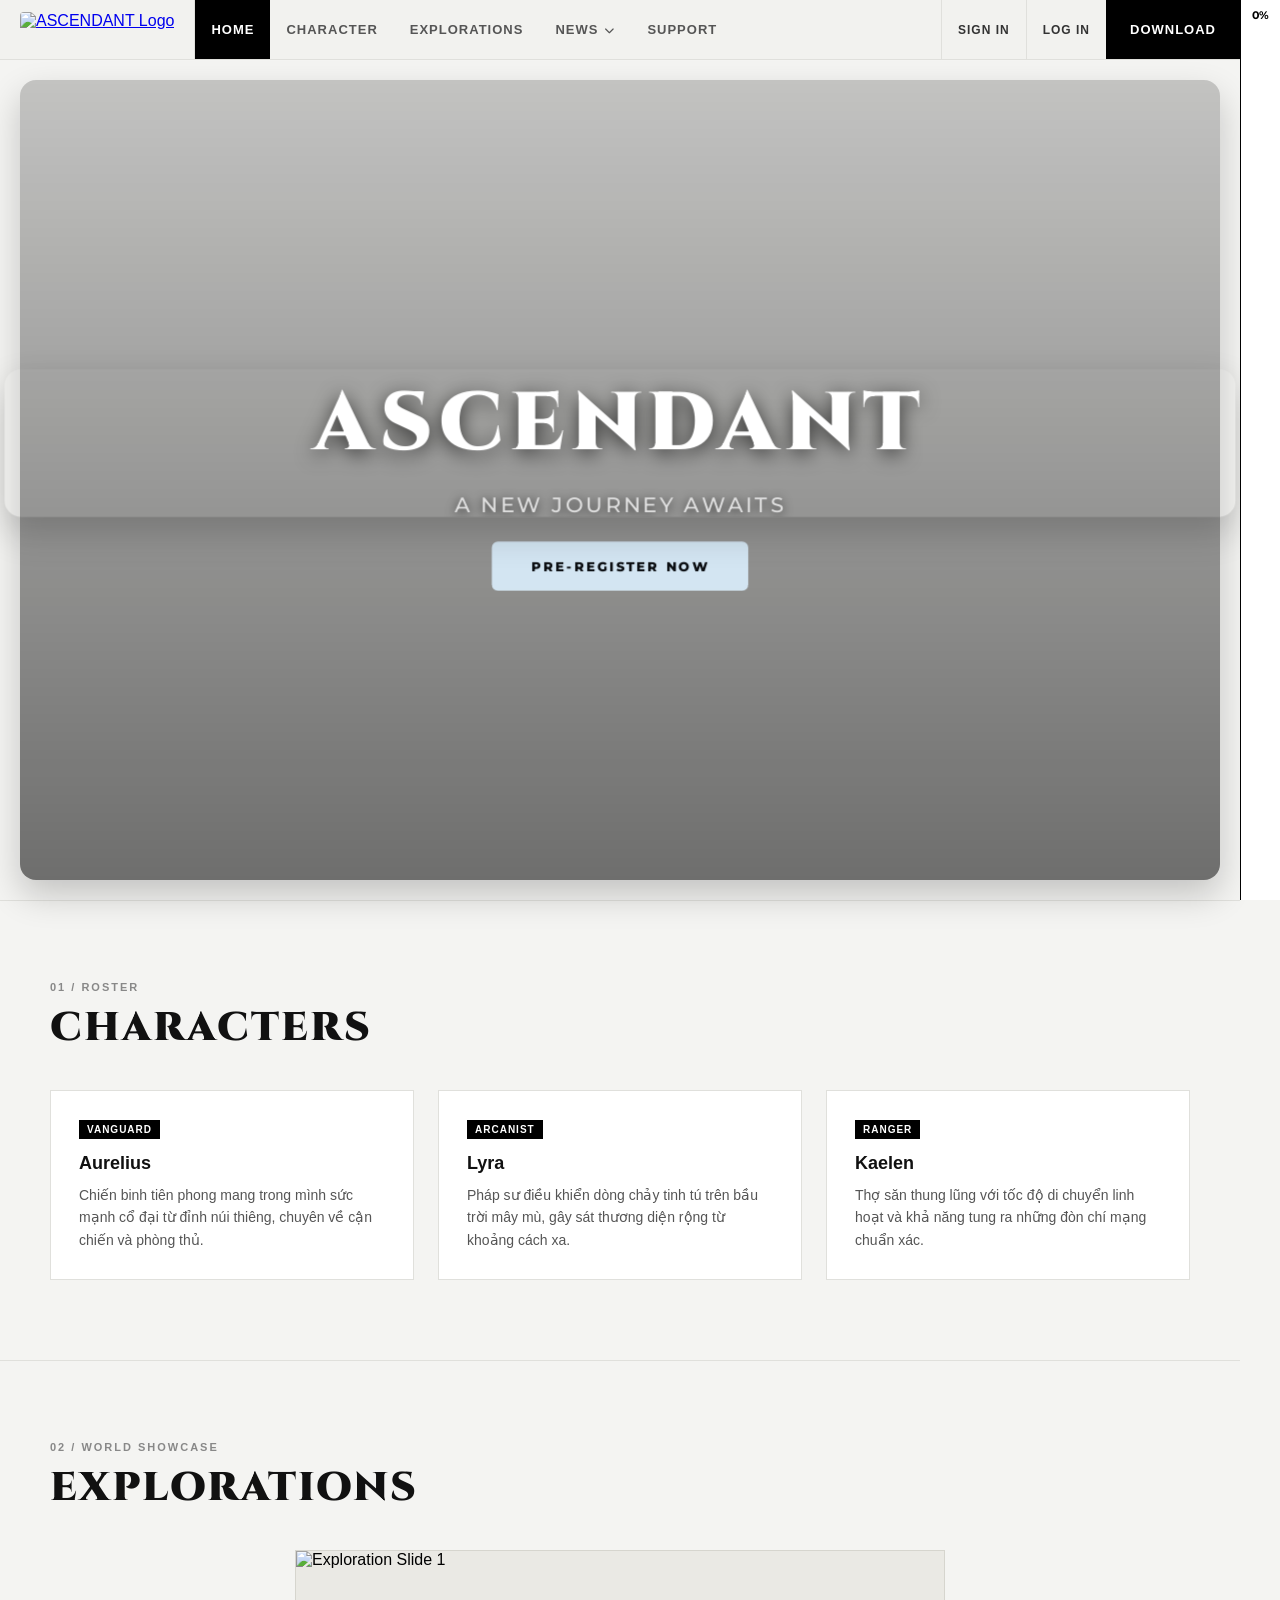
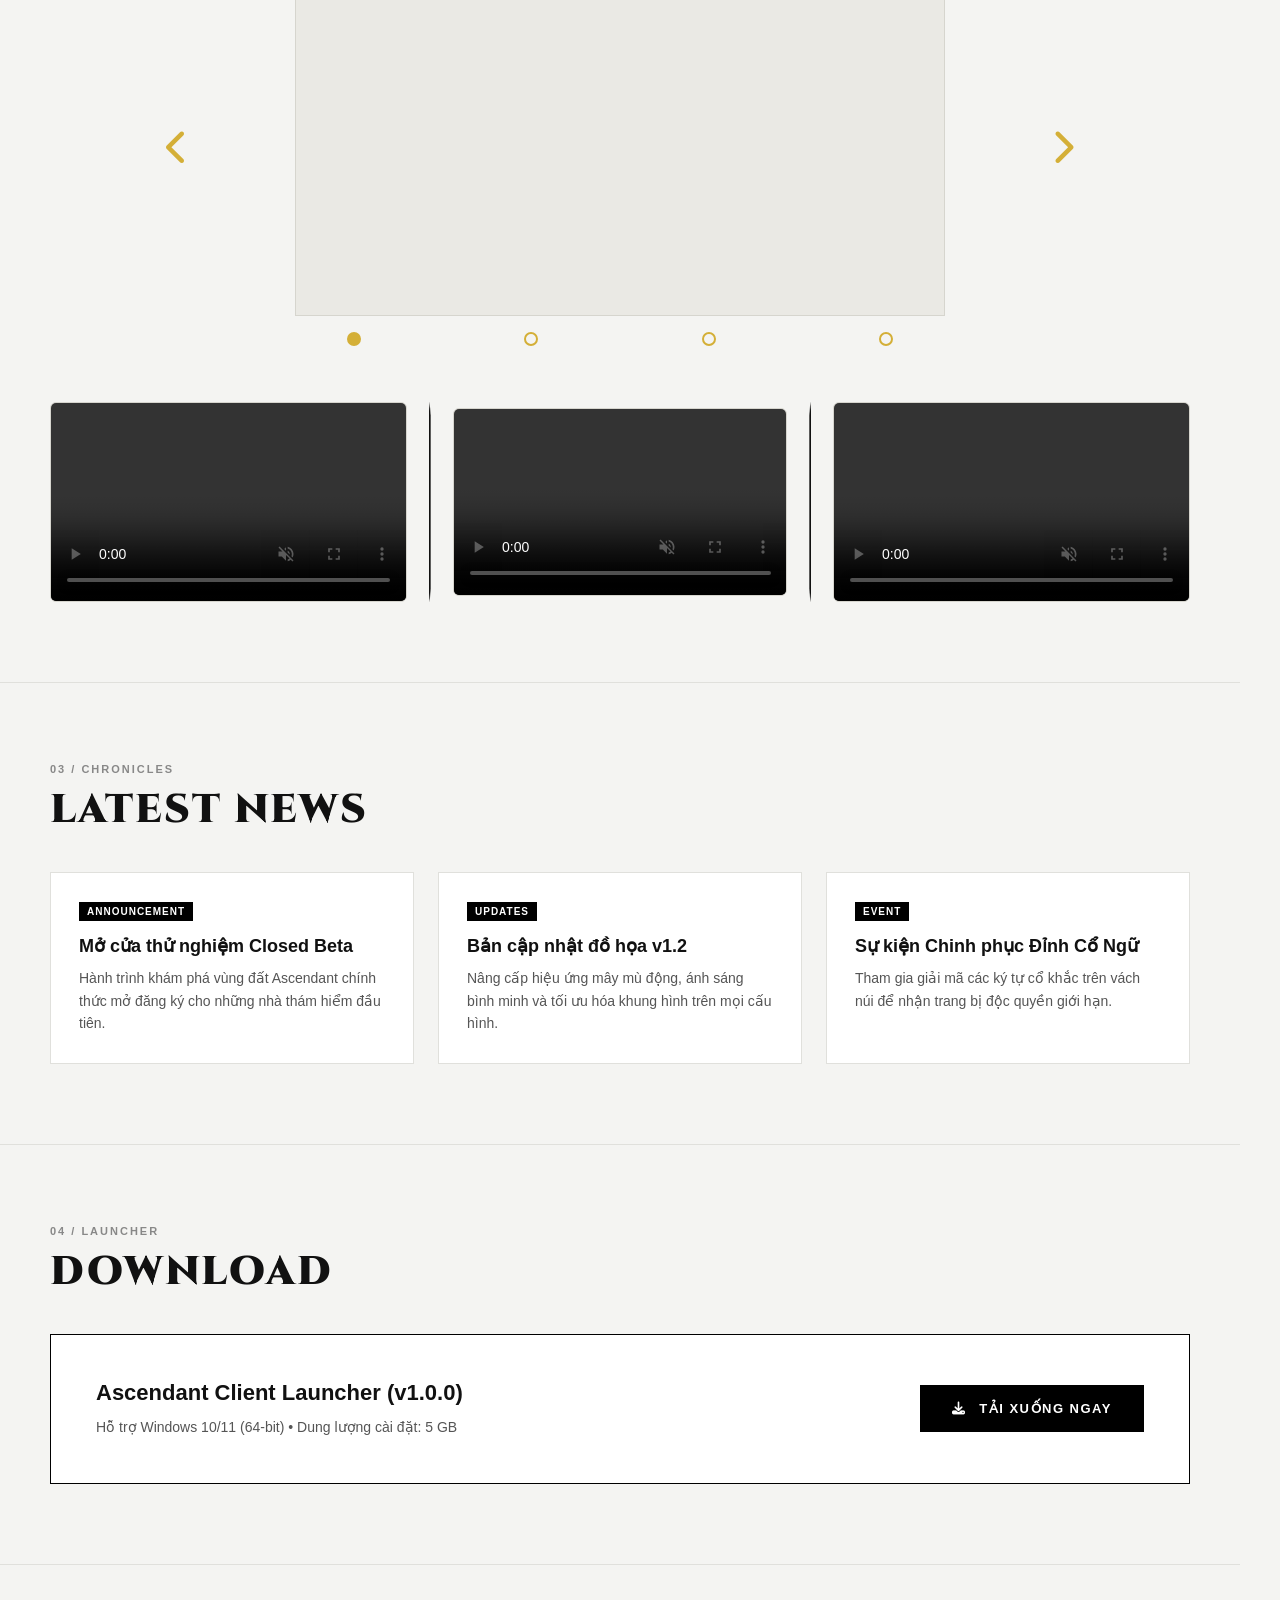
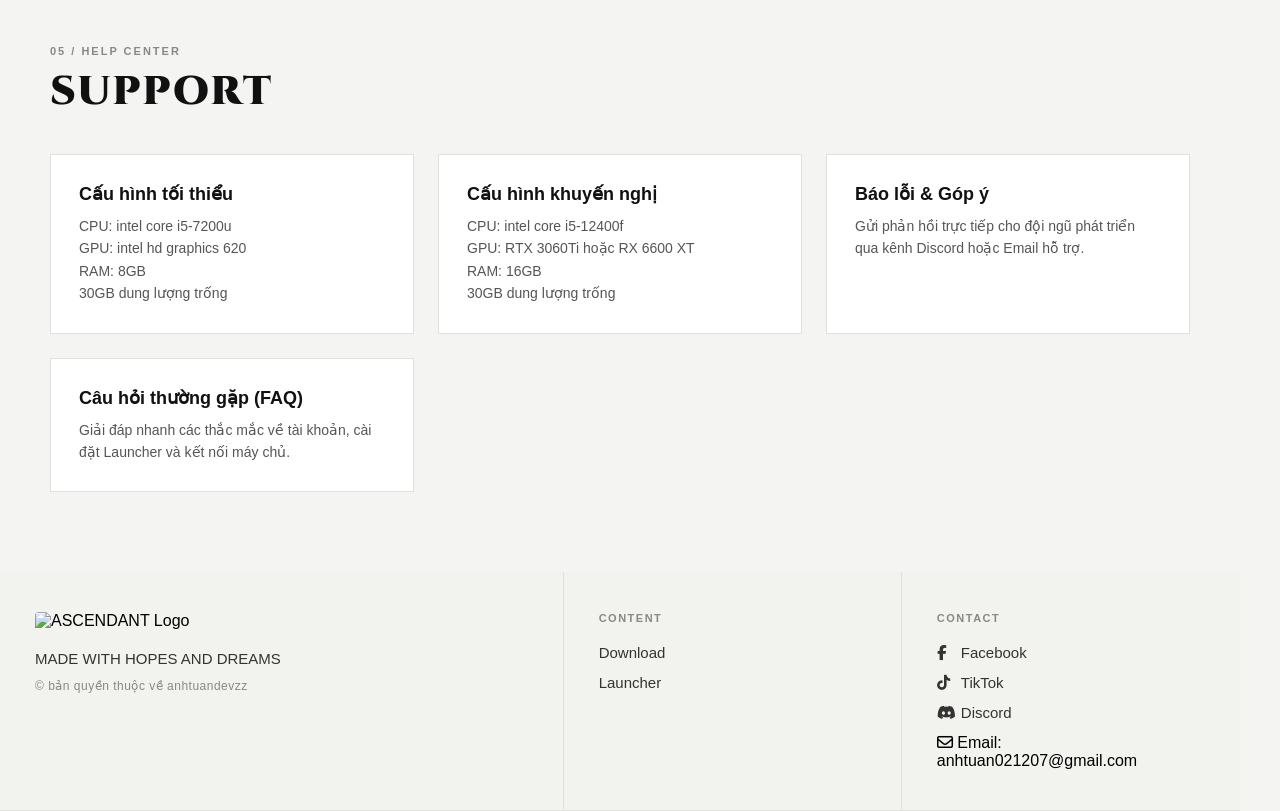
==== index.html @ ac2499f2 "Update index.html" ====
<!DOCTYPE html>
<html lang="vi">
<head>
  <meta charset="UTF-8">
  <meta name="viewport" content="width=device-width, initial-scale=1.0">
  <title>ASCENDANT - Official Website</title>
  <link rel="stylesheet" href="https://cdnjs.cloudflare.com/ajax/libs/font-awesome/6.4.0/css/all.min.css">
  <link href="https://fonts.googleapis.com/css2?family=Cinzel:wght@700;900&family=Montserrat:wght@400;500;600;700&display=swap" rel="stylesheet">
  
  <style>
    /* ================= GLOBAL & SMOOTH SCROLL ================= */
    html {
      scroll-behavior: smooth;
      scrollbar-width: none;
    }

    * {
      margin: 0;
      padding: 0;
      box-sizing: border-box;
      font-family: -apple-system, BlinkMacSystemFont, "Segoe UI", Roboto, Helvetica, Arial, sans-serif;
    }

    ::-webkit-scrollbar {
      width: 0;
      display: none;
    }

    body {
      background-color: #f4f4f2;
      display: flex;
      flex-direction: column;
      min-height: 100vh;
      padding-right: 40px;
    }

    /* ================= STICKY HEADER STYLES ================= */
    .header {
      position: sticky;
      top: 0;
      z-index: 1000;
      display: flex;
      align-items: center;
      justify-content: space-between;
      height: 60px;
      background-color: #f2f2ef;
      border-bottom: 1px solid #e0e0dc;
      user-select: none;
      transition: box-shadow 0.3s ease;
    }

    .header.is-scrolled {
      box-shadow: 0 4px 16px rgba(0, 0, 0, 0.08);
    }

    .header-left, .header-right {
      display: flex;
      align-items: center;
      height: 100%;
    }

    .logo-container {
      display: flex;
      align-items: center;
      justify-content: center;
      padding: 0 20px;
      height: 100%;
      border-right: 1px solid #e0e0dc;
      cursor: pointer;
    }

    .logo-icon {
      width: 24px;
      height: 24px;
      fill: #000;
    }

    .nav-list {
      display: flex;
      align-items: center;
      list-style: none;
      height: 100%;
    }

    .nav-item {
      height: 100%;
      display: flex;
      align-items: center;
      position: relative;
    }

    .nav-link {
      display: flex;
      align-items: center;
      gap: 6px;
      height: 100%;
      padding: 0 16px;
      text-decoration: none;
      color: #555555;
      font-size: 13px;
      font-weight: 600;
      letter-spacing: 1px;
      text-transform: uppercase;
      background-color: transparent;
      transition: background-color 0.2s ease, color 0.2s ease;
      white-space: nowrap;
    }

    .nav-link:hover,
    .nav-link.active {
      background-color: #000000;
      color: #ffffff;
    }

    /* Dropdown Menu cho tab NEWS */
    .dropdown-menu {
      position: absolute;
      top: 100%;
      left: 0;
      background-color: #f2f2ef;
      min-width: 180px;
      list-style: none;
      border: 1px solid #e0e0dc;
      border-top: none;
      box-shadow: 0 10px 20px rgba(0,0,0,0.08);
      opacity: 0;
      visibility: hidden;
      transform: translateY(-10px);
      transition: all 0.25s ease;
      z-index: 100;
    }

    .nav-item.dropdown:hover .dropdown-menu {
      opacity: 1;
      visibility: visible;
      transform: translateY(0);
    }

    .dropdown-link {
      display: block;
      padding: 12px 18px;
      text-decoration: none;
      color: #555555;
      font-size: 12px;
      font-weight: 600;
      letter-spacing: 0.5px;
      text-transform: uppercase;
      transition: background-color 0.2s ease, color 0.2s ease;
    }

    .dropdown-link:hover {
      background-color: #000000;
      color: #ffffff;
    }

    /* 2 nút SIGN IN & LOG IN cạnh nút DOWNLOAD */
    .auth-nav-btn {
      display: flex;
      align-items: center;
      justify-content: center;
      height: 100%;
      padding: 0 16px;
      color: #333333;
      text-decoration: none;
      border-left: 1px solid #e0e0dc;
      font-size: 12px;
      font-weight: 700;
      letter-spacing: 1px;
      text-transform: uppercase;
      background-color: transparent;
      transition: background-color 0.2s ease, color 0.2s ease;
      white-space: nowrap;
    }

    .auth-nav-btn:hover,
    .auth-nav-btn.active {
      background-color: #000000;
      color: #ffffff;
    }

    .btn-launch {
      display: flex;
      align-items: center;
      justify-content: center;
      height: 100%;
      padding: 0 24px;
      background-color: #000000;
      color: #ffffff;
      text-decoration: none;
      font-size: 13px;
      font-weight: 700;
      letter-spacing: 1px;
      text-transform: uppercase;
      transition: opacity 0.2s ease;
      white-space: nowrap;
    }

    .btn-launch:hover {
      opacity: 0.85;
    }

    /* ================= SECTIONS (CÁC PHẦN NỘI DUNG LIỀN MẠCH) ================= */
    .page-section {
      scroll-margin-top: 60px;
      border-bottom: 1px solid #e0e0dc;
    }

    /* 1. SECTION HOME & BANNER 3D INTERACTIVE */
    .hero-banner-wrapper {
      perspective: 1200px;
      width: 100%;
      height: calc(100vh - 60px);
      min-height: 500px;
      padding: 20px;
      display: flex;
      justify-content: center;
      align-items: center;
    }

    .hero-banner {
      position: relative;
      display: block;
      text-decoration: none;
      width: 100%;
      max-width: 1300px;
      height: 100%;
      border-radius: 16px;
      overflow: hidden;
      cursor: pointer;
      box-shadow: 0 15px 35px rgba(0,0,0,0.2);
      transform-style: preserve-3d;
      transition: transform 0.1s ease-out;
    }

    .banner-bg-1, .banner-bg-2 {
      position: absolute;
      top: 0;
      left: 0;
      width: 100%;
      height: 100%;
      background-size: cover;
      background-position: center;
      transition: opacity 0.8s ease-in-out;
    }

    .banner-bg-1 {
      background-image: url('https://i.postimg.cc/dt7Ch15K/0994f664-a822-467d-a855-21ad854982d9.jpg');
      opacity: 1;
      z-index: 1;
    }

    .banner-bg-2 {
      background-image: url('https://i.postimg.cc/NfyXKMpk/538b60fd-ff83-4de4-a96e-37a96357c537.jpg');
      opacity: 0;
      z-index: 2;
    }

    .hero-banner:hover .banner-bg-2 {
      opacity: 1;
    }

    .banner-overlay {
      position: absolute;
      top: 0;
      left: 0;
      width: 100%;
      height: 100%;
      background: linear-gradient(to bottom, rgba(0,0,0,0.2), rgba(0,0,0,0.55));
      z-index: 3;
      pointer-events: none;
    }

    .banner-content {
      position: absolute;
      top: 50%;
      left: 50%;
      transform: translate(-50%, -50%) translateZ(30px);
      text-align: center;
      z-index: 4;
      width: 100%;
      padding: 0 20px;
      pointer-events: none;
    }

    .banner-title {
      font-family: 'Cinzel', serif;
      font-size: 5rem;
      font-weight: 900;
      color: #ffffff;
      letter-spacing: 6px;
      text-transform: uppercase;
      text-shadow: 0 4px 20px rgba(0, 0, 0, 0.7);
      margin-bottom: 12px;
    }

    .banner-subtitle {
      font-family: 'Montserrat', sans-serif;
      font-size: 1.25rem;
      font-weight: 500;
      color: #e0e0e0;
      letter-spacing: 3px;
      text-transform: uppercase;
      text-shadow: 0 2px 10px rgba(0, 0, 0, 0.8);
    }

    /* STYLE CHUNG CHO CÁC SECTION BÊN DƯỚI */
    .content-container {
      max-width: 1200px;
      margin: 0 auto;
      padding: 80px 30px;
    }

    .section-tag {
      font-size: 11px;
      font-weight: 700;
      letter-spacing: 2px;
      text-transform: uppercase;
      color: #888888;
      margin-bottom: 8px;
      display: block;
    }

    .section-heading {
      font-family: 'Cinzel', serif;
      font-size: 2.5rem;
      font-weight: 900;
      color: #111111;
      margin-bottom: 35px;
      letter-spacing: 2px;
    }
    
    /* ================= EXPLORATIONS SLIDESHOW (CĂN GIỮA + 2 MŨI TÊN + 4 DOTS TRẢI ĐỀU) ================= */
    /* ================= EXPLORATIONS SLIDESHOW (2 MŨI TÊN + 4 DOTS TRÒN ĐỀU BỀ NGANG ẢNH) ================= */
    .exp-wrapper {
      --exp-arrow-icon-size: 36px; /* Tùy chỉnh kích thước mũi tên < > tại đây */
      --exp-dot-size: 14px;        /* Đường kính chấm tròn (luôn giữ bằng nhau để là hình tròn) */
      --exp-dot-color: #d4af37;    /* Màu đồng nhất cho 2 mũi tên và 4 dots */
      width: 100%;
      max-width: 920px;
      margin: 0 auto;
      display: flex;
      flex-direction: column;
      align-items: center;
    }

    .exp-stage-row {
      width: 100%;
      display: flex;
      align-items: center;
      justify-content: center;
      gap: 100px;
    }

    /* 2 nút mũi tên không viền khung, cùng màu với viền 4 dots */
    .exp-arrow-btn {
      width: auto;
      height: auto;
      padding: 6px;
      border: none;
      background: transparent;
      color: var(--exp-dot-color);
      font-size: var(--exp-arrow-icon-size);
      display: inline-flex;
      align-items: center;
      justify-content: center;
      cursor: pointer;
      user-select: none;
      transition: transform 0.2s ease, opacity 0.2s ease;
    }

    .exp-arrow-btn:hover {
      opacity: 0.8;
      transform: scale(1.12);
    }

    .exp-arrow-btn:active {
      transform: scale(0.95);
    }

    /* Cột chứa ảnh + hàng 4 dots căn đều theo bề ngang tấm ảnh */
    .exp-media-column {
      flex: 1;
      min-width: 0;
      display: flex;
      flex-direction: column;
    }

    .exp-viewport {
      position: relative;
      width: 100%;
      aspect-ratio: 16 / 9;
      background-color: #eae9e4;
      border: 1px solid #d6d5ce;
      overflow: hidden;
    }

    .exp-track {
      display: flex;
      width: 100%;
      height: 100%;
      transform: translateX(0%);
      transition: transform 0.55s cubic-bezier(0.22, 1, 0.36, 1);
      will-change: transform;
    }

    .exp-slide {
      flex: 0 0 100%;
      width: 100%;
      height: 100%;
    }

    .exp-slide img {
      width: 100%;
      height: 100%;
      object-fit: cover;
      display: block;
    }

    /* 4 hình tròn nhỏ căn đều khoảng cách theo bề ngang tấm ảnh */
    .exp-dots-bar {
      display: flex;
      align-items: center;
      justify-content: space-between;
      width: 100%;
      margin-top: 16px;
      padding: 0 8%;
    }

    .exp-dot-btn {
      width: var(--exp-dot-size);
      height: var(--exp-dot-size);
      flex: 0 0 var(--exp-dot-size);
      border-radius: 50%;
      border: 2px solid var(--exp-dot-color);
      background-color: transparent;
      cursor: pointer;
      padding: 0;
      transition: background-color 0.25s ease, transform 0.2s ease;
    }

    .exp-dot-btn:hover {
      transform: scale(1.15);
    }

    /* Khi được chọn hoặc slide chuyển tới: tô đầy bên trong bằng đúng màu viền */
    .exp-dot-btn.is-active {
      background-color: var(--exp-dot-color);
    }
  /* ================= EXPLORATIONS 3-VIDEO ROW & POINTED DIVIDERS ================= */
    /* ================= EXPLORATIONS 3-VIDEO INTERACTIVE SHOWCASE ================= */
    .exp-video-showcase {
      --exp-divider-color: #111111;
      --exp-divider-thickness: 2px;
      --exp-divider-tip: 14px;
      display: grid;
      grid-template-columns: 1fr auto 1fr auto 1fr;
      align-items: stretch;
      width: 100%;
      margin-top: 56px;
      transition: all 0.4s cubic-bezier(0.22, 1, 0.36, 1);
    }

    .exp-video-slot {
      min-width: 0;
      padding: 0 22px;
      display: flex;
      flex-direction: column;
      justify-content: center;
      cursor: pointer;
    }

    .exp-video-slot:first-child {
      padding-left: 0;
    }

    .exp-video-slot:last-child {
      padding-right: 0;
    }

    .exp-video-box {
      width: 100%;
      aspect-ratio: 16 / 9;
      background-color: #eae9e4;
      border: 1px solid #d6d5ce;
      border-radius: 6px;
      overflow: hidden;
      position: relative;
      z-index: 1;
      transition: transform 0.3s cubic-bezier(0.22, 1, 0.36, 1),
                  border-color 0.3s ease,
                  box-shadow 0.3s ease;
    }

    .exp-video-box:hover,
    .exp-video-slot.is-selected .exp-video-box {
      border-color: #D3E5F2;
      box-shadow: 0 0 18px rgba(211, 229, 242, 0.85),
                  0 0 34px rgba(211, 229, 242, 0.45);
      z-index: 5;
    }

    .exp-video-box:hover {
      transform: scale(1.03);
    }

    .exp-video-box video,
    .exp-video-box iframe {
      width: 100%;
      height: 100%;
      object-fit: cover;
      border: none;
      display: block;
    }

    .exp-pointed-line {
      width: var(--exp-divider-thickness);
      min-height: 120px;
      align-self: stretch;
      background-color: var(--exp-divider-color);
      clip-path: polygon(
        50% 0%,
        100% var(--exp-divider-tip),
        100% calc(100% - var(--exp-divider-tip)),
        50% 100%,
        0% calc(100% - var(--exp-divider-tip)),
        0% var(--exp-divider-tip)
      );
    }

    /* --- TRẠNG THÁI 1: CHỌN VIDEO THỨ NHẤT (Video 1 chiếm 80% bên trái | Line | Video 2 trên Video 3 bên phải) --- */
    /* Ẩn toàn bộ line nhọn khi đang chọn 1 trong 3 video */
    .exp-video-showcase.focus-1 .exp-pointed-line,
    .exp-video-showcase.focus-2 .exp-pointed-line,
    .exp-video-showcase.focus-3 .exp-pointed-line {
      display: none;
    }

    /* --- TRẠNG THÁI 1: CHỌN VIDEO 1 (80% trái | Video 2 trên Video 3 căn phải) --- */
    .exp-video-showcase.focus-1 {
      grid-template-columns: 80% minmax(190px, 1fr);
      grid-template-rows: auto auto;
      column-gap: 24px;
      row-gap: 10px;
      align-items: center;
      align-content: center;
    }
    .exp-video-showcase.focus-1 .exp-video-slot {
      width: 100%;
      padding: 0;
    }
    .exp-video-showcase.focus-1 .exp-video-slot:nth-of-type(1) {
      grid-column: 1;
      grid-row: 1 / 3;
    }
    .exp-video-showcase.focus-1 .exp-video-slot:nth-of-type(2) {
      grid-column: 2;
      grid-row: 1;
      align-items: flex-end;
    }
    .exp-video-showcase.focus-1 .exp-video-slot:nth-of-type(3) {
      grid-column: 2;
      grid-row: 2;
      align-items: flex-end;
    }

    /* --- TRẠNG THÁI 2: CHỌN VIDEO 2 (Video 1 trái | Video 2 phóng to giữa | Video 3 phải) --- */
    .exp-video-showcase.focus-2 {
      grid-template-columns: 0.75fr 2.5fr 0.75fr;
      column-gap: 22px;
      align-items: center;
    }
    .exp-video-showcase.focus-2 .exp-video-slot {
      padding: 0;
    }

    /* --- TRẠNG THÁI 3: CHỌN VIDEO 3 (Video 2 trên Video 1 căn trái | Video 3 chiếm 80% phải) --- */
   /* --- TRẠNG THÁI 3: CHỌN VIDEO 3 (Video 2 trên Video 1 căn trái | Video 3 chiếm 80% phải) --- */
    .exp-video-showcase.focus-3 {
      grid-template-columns: 1fr 4fr;
      grid-template-rows: auto auto;
      column-gap: 24px;
      row-gap: 10px;
      align-items: center;
      align-content: center;
    }
    .exp-video-showcase.focus-3 .exp-video-slot {
      width: 100%;
      padding: 0;
    }
    .exp-video-showcase.focus-3 .exp-video-slot:nth-of-type(2) {
      grid-column: 1;
      grid-row: 1;
      align-items: flex-start;
    }
    .exp-video-showcase.focus-3 .exp-video-slot:nth-of-type(1) {
      grid-column: 1;
      grid-row: 2;
      align-items: flex-start;
    }
    .exp-video-showcase.focus-3 .exp-video-slot:nth-of-type(3) {
      grid-column: 2;
      grid-row: 1 / 3;
    }

    .content-container:has(.exp-video-showcase[class*="focus-"]) {
      max-width: 96vw;
    }
    /* Tùy chọn: Cho khung video phóng to phủ rộng sát bề ngang màn hình khi đang focus */
    .content-container:has(.exp-video-showcase[class*="focus-"]) {
      max-width: 96vw;
    }
    .grid-3 {
      display: grid;
      grid-template-columns: repeat(3, 1fr);
      gap: 24px;
    }

    .card {
      background-color: #ffffff;
      border: 1px solid #e0e0dc;
      padding: 28px;
      transition: transform 0.25s ease, box-shadow 0.25s ease, border-color 0.25s ease;
    }

    .card:hover {
      transform: translateY(-4px);
      border-color: #000000;
      box-shadow: 0 12px 24px rgba(0,0,0,0.06);
    }

    .card-badge {
      display: inline-block;
      background-color: #000000;
      color: #ffffff;
      font-size: 10px;
      font-weight: 700;
      padding: 4px 8px;
      letter-spacing: 1px;
      text-transform: uppercase;
      margin-bottom: 14px;
    }

    .card-title {
      font-size: 18px;
      font-weight: 700;
      color: #111111;
      margin-bottom: 10px;
    }

    .card-desc {
      font-size: 14px;
      color: #555555;
      line-height: 1.6;
    }

    .download-box {
      background-color: #ffffff;
      border: 1px solid #000000;
      padding: 45px;
      display: flex;
      align-items: center;
      justify-content: space-between;
      gap: 20px;
    }

    .btn-solid-black {
      display: inline-block;
      background-color: #000000;
      color: #ffffff;
      padding: 16px 32px;
      text-decoration: none;
      font-size: 13px;
      font-weight: 700;
      letter-spacing: 1.5px;
      text-transform: uppercase;
      transition: opacity 0.2s ease;
      white-space: nowrap;
    }

    .btn-solid-black:hover {
      opacity: 0.8;
    }

    /* ================= CUSTOM PERCENTAGE SCROLLBAR ================= */
    .scroll-track {
      position: fixed;
      top: 0;
      right: 0;
      width: 40px;
      height: 100vh;
      background-color: #ffffff;
      border-left: 1px solid #000000;
      z-index: 9999;
      user-select: none;
      touch-action: none;
    }

    .scroll-thumb {
      position: absolute;
      top: 0;
      left: 0;
      width: 100%;
      height: 30px;
      display: flex;
      align-items: center;
      justify-content: center;
      will-change: transform;
      cursor: grab;
    }

    .scroll-thumb:active,
    .scroll-track.is-dragging .scroll-thumb {
      cursor: grabbing;
    }

    .scroll-number {
      font-size: 11px;
      font-weight: 700;
      font-family: 'Montserrat', sans-serif;
      color: #000000;
      background-color: transparent;
      padding: 4px;
      border-radius: 4px;
      transition: all 0.2s ease;
      transform: scale(1);
    }

    .scroll-track.is-scrolling .scroll-number,
    .scroll-track.is-dragging .scroll-number {
      transform: scale(1.25);
      background-color: #000000;
      color: #ffffff;
    }

    .scroll-track.is-highlighting .scroll-number {
      animation: highlightStop 0.5s ease forwards;
    }

    @keyframes highlightStop {
      0% {
        transform: scale(1.25);
        background-color: #000000;
        color: #ffffff;
        box-shadow: 0 0 12px rgba(0,0,0,0.3);
      }
      40% {
        transform: scale(1.45);
        background-color: #000000;
        color: #ffffff;
      }
      100% {
        transform: scale(1);
        background-color: transparent;
        color: #000000;
        box-shadow: none;
      }
    }

    /* ================= FOOTER STYLES ================= */
    .footer {
      width: 100%;
      background-color: #f2f2ef;
      border-bottom: 1px solid #e0e0dc;
    }

    .footer-container {
      display: grid;
      grid-template-columns: 2fr 1.2fr 1.2fr;
      width: 100%;
    }

    .footer-col {
      padding: 40px 35px;
      border-right: 1px solid #e0e0dc;
    }

    .footer-col:last-child {
      border-right: none;
    }

    .footer-logo {
      width: 32px;
      height: 32px;
      fill: #000;
      margin-bottom: 20px;
    }

    .footer-slogan {
      font-size: 15px;
      color: #333333;
      line-height: 1.5;
      margin-bottom: 8px;
    }

    .footer-copyright {
      font-size: 12px;
      color: #888888;
      letter-spacing: 0.5px;
    }

    .footer-title {
      font-size: 11px;
      font-weight: 700;
      color: #888888;
      letter-spacing: 1.5px;
      text-transform: uppercase;
      margin-bottom: 20px;
    }

    .footer-links {
      list-style: none;
      display: flex;
      flex-direction: column;
      gap: 12px;
    }

    .footer-links a {
      text-decoration: none;
      color: #333333;
      font-size: 15px;
      transition: color 0.2s ease;
      display: inline-flex;
      align-items: center;
      gap: 8px;
    }

    .footer-links a:hover {
      color: #000000;
      font-weight: 600;
    }

   @media (max-width: 768px) {
      .grid-3, .footer-container {
        grid-template-columns: 1fr;
      }
      .footer-col {
        border-right: none;
        border-bottom: 1px solid #e0e0dc;
      }
      .download-box {
        flex-direction: column;
        align-items: flex-start;
      }
      .banner-title {
        font-size: 3rem;
      }
      .exp-wrapper {
        --exp-arrow-icon-size: 22px;
        --exp-dot-size: 12px;
      }
      .exp-stage-row {
        gap: 10px;
      }
      .exp-dots-bar {
        padding: 0 4%;
      }
      .exp-video-showcase {
        grid-template-columns: 1fr;
        gap: 18px;
        margin-top: 40px;
      }
      .exp-video-slot {
        padding: 0;
      }
      .exp-pointed-line {
        width: 100%;
        height: var(--exp-divider-thickness);
        min-height: var(--exp-divider-thickness);
        clip-path: polygon(
          0% 50%,
          var(--exp-divider-tip) 0%,
          calc(100% - var(--exp-divider-tip)) 0%,
          100% 50%,
          calc(100% - var(--exp-divider-tip)) 100%,
          var(--exp-divider-tip) 100%
        );
      }
    }

    .page-preloader {
      position: fixed;
      inset: 0;
      background-color: #f4f4f2;
      display: flex;
      align-items: center;
      justify-content: center;
      z-index: 10000;
      transition: opacity 0.4s ease, visibility 0.4s ease;
    }

    .page-preloader.is-hidden {
      opacity: 0;
      visibility: hidden;
      pointer-events: none;
    }

    .preloader-inner {
      display: flex;
      flex-direction: column;
      align-items: center;
      gap: 14px;
    }

    /* Kích thước khung hiển thị 1 frame (nhân 2x cho sắc nét trên màn hình) */
    .cat-sprite {
      width: 96px;
      height: 112px;
      background-image: url('https://i.postimg.cc/MTG4NMnr/black.png');
      background-repeat: no-repeat;
      /* 4 cột -> 400%, 5 hàng -> 500% */
      background-size: 400% 500%;
      background-position: 0% 0%;
      image-rendering: pixelated;
      image-rendering: crisp-edges;
    }

    .preloader-text {
      font-family: 'Montserrat', sans-serif;
      font-size: 11px;
      font-weight: 700;
      letter-spacing: 2.5px;
      color: #111111;
    }
    /* ================= NÚT TRÊN BANNER (HOVER ĐẢO MÀU + VIỀN & ÁNH SÁNG VÀNG) ================= */
    .banner-cta-btn {
      display: inline-flex;
      align-items: center;
      justify-content: center;
      margin-top: 24px;
      padding: 14px 36px;
      border-radius: 6px;
      background-color: #d3e5f2;
      color: #0b0e12;
      border: 2px solid #d3e5f2;
      font-family: 'Montserrat', sans-serif;
      font-size: 13px;
      font-weight: 800;
      letter-spacing: 2px;
      text-transform: uppercase;
      text-decoration: none;
      pointer-events: auto;
      cursor: pointer;
      transition: background-color 0.25s ease, color 0.25s ease, border-color 0.25s ease, box-shadow 0.25s ease, transform 0.2s ease;
    }

    .banner-cta-btn:hover {
      background-color: rgba(10, 14, 20, 0.72);
      color: #d3e5f2;
      border-color: #d3e5f2;
      box-shadow: 0 0 18px rgba(211, 229, 242, 0.45), inset 0 0 8px rgba(211, 229, 242, 0.2);
      transform: translateY(-1px);
    }

    .banner-cta-btn:active {
      transform: translateY(1px);
    }
    .logo-icon {
      height: 36px;
      width: auto;
      display: block;
      object-fit: contain;
      border-radius: 4px;
    }

    .footer-logo {
      height: 64px;
      width: auto;
      display: block;
      object-fit: contain;
      border-radius: 6px;
      margin-bottom: 20px;
    }
    .exp-video-box {
      width: 100%;
      aspect-ratio: 16 / 9;
      background-color: #eae9e4;
      border: 1px solid #d6d5ce;
      border-radius: 6px;
      overflow: hidden;
      position: relative;
      z-index: 1;
      transition: transform 0.28s cubic-bezier(0.22, 1, 0.36, 1),
                  border-color 0.28s ease,
                  box-shadow 0.28s ease;
    }

    .exp-video-box:hover {
      transform: scale(1.04);
      border-color: #D3E5F2;
      box-shadow: 0 0 18px rgba(211, 229, 242, 0.85),
                  0 0 34px rgba(211, 229, 242, 0.45);
      z-index: 5;
    }
  </style>
  <!-- Favicon (Logo trên tab trình duyệt) -->
  <link rel="icon" type="image/png" sizes="32x32" href="https://i.postimg.cc/y8kgBvCk/logotab.png">
  <link rel="icon" type="image/png" sizes="16x16" href="https://i.postimg.cc/y8kgBvCk/logotab.png">
  <link rel="apple-touch-icon" href="https://i.postimg.cc/y8kgBvCk/logotab.png">
</head>
<body>
  <!-- PRELOADER SPRITE SHEET MÈO ĐEN -->
  <div class="page-preloader" id="pagePreloader">
    <div class="preloader-inner">
      <div class="cat-sprite" id="catSprite" role="img" aria-label="Loading cat animation"></div>
      <span class="preloader-text">LOADING...</span>
    </div>
  </div>

  <!-- ================= HEADER ================= -->
  <header class="header" id="siteHeader">
    <div class="header-left">
      <a href="#home" class="logo-container">
        <img src="https://i.postimg.cc/y8kgBvCk/logotab.png" alt="ASCENDANT Logo" class="logo-icon">
      </a>

      <ul class="nav-list">
        <li class="nav-item"><a href="#home" class="nav-link active">HOME</a></li>
        <li class="nav-item"><a href="#character" class="nav-link">CHARACTER</a></li>
        <li class="nav-item"><a href="#explorations" class="nav-link">EXPLORATIONS</a></li>
        <li class="nav-item dropdown">
          <a href="#news" class="nav-link">
            NEWS <i class="fa-solid fa-chevron-down" style="font-size: 10px;"></i>
          </a>
          <ul class="dropdown-menu">
            <li><a href="#news" class="dropdown-link">Announcement</a></li>
            <li><a href="#news" class="dropdown-link">Updates</a></li>
          </ul>
        </li>
        <li class="nav-item"><a href="#support" class="nav-link">SUPPORT</a></li>
      </ul>
    </div>

    <div class="header-right">
      <a href="signin.html" class="auth-nav-btn">SIGN IN</a>
      <a href="login.html" class="auth-nav-btn">LOG IN</a>
      <a href="#download" class="btn-launch">DOWNLOAD</a>
    </div>
  </header>

  <!-- ================= NỘI DUNG TRANG LIỀN MẠCH ================= -->
  <main>
    
    <!-- PHẦN 1: HOME (BANNER 3D INTERACTIVE) -->
    <section id="home" class="page-section">
      <div class="hero-banner-wrapper">
        <a href="#download" class="hero-banner" id="heroBanner">
          <div class="banner-bg-1"></div>
          <div class="banner-bg-2"></div>
          <div class="banner-overlay"></div>
          <div class="banner-content">
  <h1 class="banner-title">ASCENDANT</h1>
  <p class="banner-subtitle">A new journey awaits</p>
  <a href="signin.html" class="banner-cta-btn">PRE-REGISTER NOW</a>
</div>
        </a>
      </div>
    </section>

    <!-- PHẦN 2: CHARACTER -->
    <section id="character" class="page-section">
      <div class="content-container">
        <span class="section-tag">01 / ROSTER</span>
        <h2 class="section-heading">CHARACTERS</h2>
        <div class="grid-3">
          <div class="card">
            <span class="card-badge">VANGUARD</span>
            <h3 class="card-title">Aurelius</h3>
            <p class="card-desc">Chiến binh tiên phong mang trong mình sức mạnh cổ đại từ đỉnh núi thiêng, chuyên về cận chiến và phòng thủ.</p>
          </div>
          <div class="card">
            <span class="card-badge">ARCANIST</span>
            <h3 class="card-title">Lyra</h3>
            <p class="card-desc">Pháp sư điều khiển dòng chảy tinh tú trên bầu trời mây mù, gây sát thương diện rộng từ khoảng cách xa.</p>
          </div>
          <div class="card">
            <span class="card-badge">RANGER</span>
            <h3 class="card-title">Kaelen</h3>
            <p class="card-desc">Thợ săn thung lũng với tốc độ di chuyển linh hoạt và khả năng tung ra những đòn chí mạng chuẩn xác.</p>
          </div>
        </div>
      </div>
    </section>

    <!-- PHẦN 2.5: EXPLORATIONS (NẰM DƯỚI CHARACTER) -->
    <section id="explorations" class="page-section">
      <div class="content-container">
        <span class="section-tag">02 / WORLD SHOWCASE</span>
        <h2 class="section-heading">EXPLORATIONS</h2>

        <div class="exp-wrapper">
          
          <div class="exp-stage-row">
            <button type="button" class="exp-arrow-btn" id="expPrevBtn" aria-label="Ảnh trước">
              <i class="fa-solid fa-chevron-left"></i>
            </button>

            <div class="exp-media-column">
              <div class="exp-viewport">
                <div class="exp-track" id="expTrack">
                  <!-- Thay direct URL từng ảnh bất cứ lúc nào -->
                  <div class="exp-slide">
                    <img src="https://i.postimg.cc/SxPtZC3s/Gemini-Generated-Image-q2i9kjq2i9kjq2i9.png" alt="Exploration Slide 1">
                  </div>
                  <div class="exp-slide">
                    <img src="https://i.postimg.cc/rptZ7z2N/Gemini-Generated-Image-oizcmoizcmoizcmo.png" alt="Exploration Slide 2">
                  </div>
                  <div class="exp-slide">
                    <img src="https://i.postimg.cc/sgxN9wnN/Gemini-Generated-Image-chbih1chbih1chbi.png" alt="Exploration Slide 3">
                  </div>
                  <div class="exp-slide">
                    <img src="https://i.postimg.cc/W1zH6X9C/Gemini-Generated-Image-ixvhvixvhvixvhvi.png" alt="Exploration Slide 4">
                  </div>
                </div>
              </div>

              <!-- 4 dots trải đều bằng bề ngang tấm ảnh -->
              <div class="exp-dots-bar" id="expDotsBar">
                <button type="button" class="exp-dot-btn is-active" data-index="0" aria-label="Ảnh 1"></button>
                <button type="button" class="exp-dot-btn" data-index="1" aria-label="Ảnh 2"></button>
                <button type="button" class="exp-dot-btn" data-index="2" aria-label="Ảnh 3"></button>
                <button type="button" class="exp-dot-btn" data-index="3" aria-label="Ảnh 4"></button>
              </div>
            </div>

            <button type="button" class="exp-arrow-btn" id="expNextBtn" aria-label="Ảnh kế tiếp">
              <i class="fa-solid fa-chevron-right"></i>
            </button>
          </div>
        </div>
        <!-- 3 KHUNG VIDEO CHIA ĐỀU NGANG + LINE DỌC 2 ĐẦU NHỌN -->
        <div class="exp-video-showcase">
          <!-- Khung Video 1 (Để trống: thay nội dung bên trong bằng <video src="LINK_VIDEO_1" controls muted loop playsinline></video> hoặc <iframe>) -->
          <div class="exp-video-slot">
            <div class="exp-video-box">
              <video src="e1.mp4" controls muted loop playsinline preload="metadata"></video>
            </div>
          </div>

          <div class="exp-pointed-line" aria-hidden="true"></div>

          <!-- Khung Video 2 (Để trống: thay nội dung bên trong bằng <video src="LINK_VIDEO_2" controls muted loop playsinline></video> hoặc <iframe>) -->
          <div class="exp-video-slot">
            <div class="exp-video-box">
              <video src="e2.mp4" controls muted loop playsinline preload="metadata"></video>
            </div>
          </div>

          <div class="exp-pointed-line" aria-hidden="true"></div>

          <!-- Khung Video 3 (Để trống: thay nội dung bên trong bằng <video src="LINK_VIDEO_3" controls muted loop playsinline></video> hoặc <iframe>) -->
          <div class="exp-video-slot">
            <div class="exp-video-box">
              <video src="e3.mp4" controls muted loop playsinline preload="metadata"></video>
            </div>
          </div>
        </div>
      </div>
    </section>

    <!-- PHẦN 3: NEWS -->
    <section id="news" class="page-section">
      <div class="content-container">
        <span class="section-tag">03 / CHRONICLES</span>
        <h2 class="section-heading">LATEST NEWS</h2>
        <div class="grid-3">
          <div class="card">
            <span class="card-badge">ANNOUNCEMENT</span>
            <h3 class="card-title">Mở cửa thử nghiệm Closed Beta</h3>
            <p class="card-desc">Hành trình khám phá vùng đất Ascendant chính thức mở đăng ký cho những nhà thám hiểm đầu tiên.</p>
          </div>
          <div class="card">
            <span class="card-badge">UPDATES</span>
            <h3 class="card-title">Bản cập nhật đồ họa v1.2</h3>
            <p class="card-desc">Nâng cấp hiệu ứng mây mù động, ánh sáng bình minh và tối ưu hóa khung hình trên mọi cấu hình.</p>
          </div>
          <div class="card">
            <span class="card-badge">EVENT</span>
            <h3 class="card-title">Sự kiện Chinh phục Đỉnh Cổ Ngữ</h3>
            <p class="card-desc">Tham gia giải mã các ký tự cổ khắc trên vách núi để nhận trang bị độc quyền giới hạn.</p>
          </div>
        </div>
      </div>
    </section>

    <!-- PHẦN 4: DOWNLOAD -->
    <section id="download" class="page-section">
      <div class="content-container">
        <span class="section-tag">04 / LAUNCHER</span>
        <h2 class="section-heading">DOWNLOAD</h2>
        <div class="download-box">
          <div>
            <h3 class="card-title" style="font-size: 22px;">Ascendant Client Launcher (v1.0.0)</h3>
            <p class="card-desc">Hỗ trợ Windows 10/11 (64-bit) • Dung lượng cài đặt: 5 GB</p>
          </div>
          <a href="#" class="btn-solid-black"><i class="fa-solid fa-download" style="margin-right: 8px;"></i> TẢI XUỐNG NGAY</a>
        </div>
      </div>
    </section>

    <!-- PHẦN 5: SUPPORT -->
    <section id="support" class="page-section" style="border-bottom: none;">
      <div class="content-container">
        <span class="section-tag">05 / HELP CENTER</span>
        <h2 class="section-heading">SUPPORT</h2>
        <div class="grid-3">
          <div class="card">
            <h3 class="card-title">Cấu hình tối thiểu</h3>
            <p class="card-desc">CPU: intel core i5-7200u</p>
            <p class="card-desc">GPU: intel hd graphics 620</p>
            <p class="card-desc">RAM: 8GB</p>
            <p class="card-desc">30GB dung lượng trống</p>
          </div>
          <div class="card">
            <h3 class="card-title">Cấu hình khuyến nghị</h3>
            <p class="card-desc">CPU: intel core i5-12400f</p>
            <p class="card-desc">GPU: RTX 3060Ti hoặc RX 6600 XT</p>
            <p class="card-desc">RAM: 16GB</p>
            <p class="card-desc">30GB dung lượng trống</p>
          </div>
          <div class="card">
            <h3 class="card-title">Báo lỗi & Góp ý</h3>
            <p class="card-desc">Gửi phản hồi trực tiếp cho đội ngũ phát triển qua kênh Discord hoặc Email hỗ trợ.</p>
          </div>
          <div class="card">
            <h3 class="card-title">Câu hỏi thường gặp (FAQ)</h3>
            <p class="card-desc">Giải đáp nhanh các thắc mắc về tài khoản, cài đặt Launcher và kết nối máy chủ.</p>
          </div>
        </div>
      </div>
    </section>

  </main>

  <!-- ================= FOOTER ================= -->
  <footer class="footer">
    <div class="footer-container">
      <div class="footer-col">
        <img src="https://i.postimg.cc/y8kgBvCk/logotab.png" alt="ASCENDANT Logo" class="logo-icon">
        <p class="footer-slogan">MADE WITH HOPES AND DREAMS</p>
        <p class="footer-copyright">© bản quyền thuộc về anhtuandevzz</p>
      </div>

      <div class="footer-col">
        <h4 class="footer-title">CONTENT</h4>
        <ul class="footer-links">
          <li><a href="#download">Download</a></li>
          <li><a href="#download">Launcher</a></li>
        </ul>
      </div>

      <div class="footer-col">
        <h4 class="footer-title">CONTACT</h4>
        <ul class="footer-links">
          <li><a href="https://facebook.com" target="_blank"><i class="fa-brands fa-facebook-f" style="width: 16px;"></i> Facebook</a></li>
          <li><a href="https://tiktok.com" target="_blank"><i class="fa-brands fa-tiktok" style="width: 16px;"></i> TikTok</a></li>
          <li><a href="https://discord.com" target="_blank"><i class="fa-brands fa-discord" style="width: 16px;"></i> Discord</a></li>
          <li><i class="fa-regular fa-envelope" style="width: 16px;"></i> Email: anhtuan021207@gmail.com</li>
        </ul>
      </div>
    </div>
  </footer>

  <!-- ================= THANH CUỘN HIỂN THỊ PHẦN TRĂM BÊN PHẢI ================= -->
  <div class="scroll-track" id="scrollTrack">
    <div class="scroll-thumb" id="scrollThumb">
      <span class="scroll-number" id="scrollNumber">0%</span>
    </div>
  </div>

  <!-- ================= JAVASCRIPT ================= -->
  <script>
    // 1. HIỆU ỨNG NGHIÊNG 3D BANNER
    const banner = document.getElementById('heroBanner');
    banner.addEventListener('mousemove', (e) => {
      const rect = banner.getBoundingClientRect();
      const x = e.clientX - rect.left;
      const y = e.clientY - rect.top;
      const centerX = rect.width / 2;
      const centerY = rect.height / 2;
      const maxTilt = 4;
      const rotateX = -((y - centerY) / centerY) * maxTilt;
      const rotateY = ((x - centerX) / centerX) * maxTilt;
      banner.style.transform = `rotateX(${rotateX}deg) rotateY(${rotateY}deg)`;
    });

    banner.addEventListener('mouseleave', () => {
      banner.style.transform = 'rotateX(0deg) rotateY(0deg)';
      banner.style.transition = 'transform 0.5s ease-out';
    });

    banner.addEventListener('mouseenter', () => {
      banner.style.transition = 'transform 0.1s ease-out';
    });

    // 2. SLIDESHOW EXPLORATIONS (4 ẢNH, MỖI 4 GIÂY LƯỚT SANG ẢNH KẾ TIẾP / VỀ ẢNH 1)
    (function initExplorationsSlider() {
      const trackEl = document.getElementById('expTrack');
      const slides = trackEl ? trackEl.querySelectorAll('.exp-slide') : [];
      const dots = document.querySelectorAll('#expDotsBar .exp-dot-btn');
      const prevBtn = document.getElementById('expPrevBtn');
      const nextBtn = document.getElementById('expNextBtn');
      if (!trackEl || !slides.length) return;

      const total = slides.length;
      let currentIndex = 0;
      const intervalMs = 4000;
      let autoSlideTimer;

      function renderSlide(index) {
        currentIndex = ((index % total) + total) % total;
        trackEl.style.transform = `translateX(-${currentIndex * 100}%)`;
        dots.forEach((dot, idx) => {
          dot.classList.toggle('is-active', idx === currentIndex);
        });
      }

      function restartTimer() {
        clearInterval(autoSlideTimer);
        autoSlideTimer = setInterval(() => {
          renderSlide(currentIndex + 1);
        }, intervalMs);
      }

      if (prevBtn) {
        prevBtn.addEventListener('click', () => {
          renderSlide(currentIndex - 1);
          restartTimer();
        });
      }

      if (nextBtn) {
        nextBtn.addEventListener('click', () => {
          renderSlide(currentIndex + 1);
          restartTimer();
        });
      }

      dots.forEach((dot) => {
        dot.addEventListener('click', () => {
          const targetIdx = Number(dot.dataset.index);
          if (!Number.isNaN(targetIdx)) {
            renderSlide(targetIdx);
            restartTimer();
          }
        });
      });

      renderSlide(0);
      restartTimer();
    })();

    // 3. XỬ LÝ THANH CUỘN PHẦN TRĂM & SCROLL SPY
    const track = document.getElementById('scrollTrack');
    const thumb = document.getElementById('scrollThumb');
    const number = document.getElementById('scrollNumber');
    const siteHeader = document.getElementById('siteHeader');
    const sections = document.querySelectorAll('.page-section');
    const navLinks = document.querySelectorAll('.nav-link');

    let scrollTimeout;
    let isDragging = false;

    function triggerStopHighlight() {
      clearTimeout(scrollTimeout);
      scrollTimeout = setTimeout(() => {
        track.classList.remove('is-scrolling');
        track.classList.add('is-highlighting');
        setTimeout(() => {
          track.classList.remove('is-highlighting');
        }, 500);
      }, 150);
    }

    function updateScrollUI() {
      const scrollTop = window.scrollY;
      siteHeader.classList.toggle('is-scrolled', scrollTop > 10);

      const docHeight = document.documentElement.scrollHeight - window.innerHeight;
      const percent = docHeight > 0 ? Math.min(100, Math.max(0, (scrollTop / docHeight) * 100)) : 0;
      number.textContent = Math.round(percent) + '%';

      const maxTop = window.innerHeight - thumb.offsetHeight;
      const thumbPosition = (percent / 100) * Math.max(0, maxTop);
      thumb.style.transform = `translateY(${thumbPosition}px)`;

      let currentSectionId = 'home';
      sections.forEach(section => {
        const sectionTop = section.offsetTop - 120;
        if (scrollTop >= sectionTop) {
          currentSectionId = section.getAttribute('id');
        }
      });

      navLinks.forEach(link => {
        link.classList.remove('active');
        if (link.getAttribute('href') === `#${currentSectionId}`) {
          link.classList.add('active');
        }
      });
    }

    window.addEventListener('scroll', () => {
      updateScrollUI();
      if (!isDragging) {
        track.classList.remove('is-highlighting');
        track.classList.add('is-scrolling');
        triggerStopHighlight();
      }
    });

    thumb.addEventListener('pointerdown', (e) => {
      e.preventDefault();
      isDragging = true;
      thumb.setPointerCapture(e.pointerId);
      track.classList.remove('is-highlighting');
      track.classList.add('is-dragging');
      document.documentElement.style.scrollBehavior = 'auto';
    });

    thumb.addEventListener('pointermove', (e) => {
      if (!isDragging) return;
      const trackRect = track.getBoundingClientRect();
      const maxTop = trackRect.height - thumb.offsetHeight;
      if (maxTop <= 0) return;
      let newTop = e.clientY - trackRect.top - thumb.offsetHeight / 2;
      newTop = Math.min(maxTop, Math.max(0, newTop));
      const ratio = newTop / maxTop;
      const docHeight = document.documentElement.scrollHeight - window.innerHeight;
      window.scrollTo(0, ratio * docHeight);
    });

    function stopDragging(e) {
      if (!isDragging) return;
      isDragging = false;
      if (e && thumb.hasPointerCapture(e.pointerId)) {
        thumb.releasePointerCapture(e.pointerId);
      }
      track.classList.remove('is-dragging');
      document.documentElement.style.scrollBehavior = 'smooth';
      triggerStopHighlight();
    }

    thumb.addEventListener('pointerup', stopDragging);
    thumb.addEventListener('pointercancel', stopDragging);

    updateScrollUI();

    // 4. PRELOADER MÈO ĐEN
    (function initCatPreloader() {
      const spriteEl = document.getElementById('catSprite');
      const preloader = document.getElementById('pagePreloader');
      if (!spriteEl || !preloader) return;

      const cols = 4;
      const rows = 5;
      const totalFrames = 19; // 4x4 + 3 frame ở hàng 5 (bỏ qua ô trống cuối)
      let currentFrame = 0;

      // Tốc độ khung hình (ms/frame): 110ms ~ 9 FPS (hợp với animation chớp mắt/nhịp thở pixel)
      const frameInterval = setInterval(() => {
        const col = currentFrame % cols;
        const row = Math.floor(currentFrame / cols);

        const xPercent = cols > 1 ? (col / (cols - 1)) * 100 : 0;
        const yPercent = rows > 1 ? (row / (rows - 1)) * 100 : 0;

        spriteEl.style.backgroundPosition = `${xPercent}% ${yPercent}%`;
        currentFrame = (currentFrame + 1) % totalFrames;
      }, 110);

      window.addEventListener('load', () => {
        setTimeout(() => {
          preloader.classList.add('is-hidden');
          setTimeout(() => {
            clearInterval(frameInterval);
          }, 450);
        }, 350);
      });
    })();
   // 5. ĐIỀU KHIỂN CHỌN, CHUYỂN ĐỔI & PHÁT 3 VIDEO EXPLORATIONS
    (function initExplorationsVideos() {
      const showcase = document.querySelector('.exp-video-showcase');
      if (!showcase) return;

      const slots = Array.from(showcase.querySelectorAll('.exp-video-slot'));
      const videos = slots.map((slot) => slot.querySelector('video'));
      let activeIndex = null;
      let isTransitioning = false;
      let transitionTimer = null;

      function playVideoSafely(vid) {
        if (!vid) return;
        vid.muted = true;
        const attempt = () => {
          const p = vid.play();
          if (p && typeof p.catch === 'function') {
            p.catch(() => {});
          }
        };

        if (vid.readyState >= 2) {
          attempt();
        } else {
          vid.addEventListener('canplay', attempt, { once: true });
          vid.load();
        }
      }

      function stopAllExcept(keepIndex) {
        videos.forEach((vid, idx) => {
          if (!vid || idx === keepIndex) return;
          vid.pause();
          vid.currentTime = 0;
        });
      }

      function resetShowcase() {
        activeIndex = null;
        isTransitioning = false;
        clearTimeout(transitionTimer);
        showcase.classList.remove('focus-1', 'focus-2', 'focus-3');
        slots.forEach((slot, idx) => {
          slot.classList.remove('is-selected');
          const vid = videos[idx];
          if (vid) {
            vid.pause();
            vid.currentTime = 0;
          }
        });
      }

      function selectAndPlaySlot(index) {
        if (index < 0 || index >= slots.length) return;

        activeIndex = index;
        isTransitioning = true;
        clearTimeout(transitionTimer);

        showcase.classList.remove('focus-1', 'focus-2', 'focus-3');
        showcase.classList.add(`focus-${index + 1}`);

        slots.forEach((slot, idx) => {
          slot.classList.toggle('is-selected', idx === index);
        });

        // Dừng mọi video khác, chỉ giữ và phát đúng video theo index được chọn
        stopAllExcept(index);
        playVideoSafely(videos[index]);

        transitionTimer = setTimeout(() => {
          isTransitioning = false;
          // Đảm bảo video đang được chọn vẫn phát sau khi bố cục chuyển xong
          if (activeIndex === index && videos[index] && videos[index].paused) {
            playVideoSafely(videos[index]);
          }
        }, 420);
      }

      slots.forEach((slot, idx) => {
        const vid = videos[idx];

        slot.addEventListener('click', (e) => {
          e.stopPropagation();
          selectAndPlaySlot(idx);
        });

        slot.addEventListener('pointerenter', () => {
          if (activeIndex === null && !isTransitioning && vid) {
            stopAllExcept(idx);
            playVideoSafely(vid);
          }
        });

        if (vid) {
          // Nếu đang ở chế độ focus vào video này mà trình duyệt/click làm pause trong lúc chuyển đổi thì phát lại
          vid.addEventListener('pause', () => {
            if (isTransitioning && activeIndex === idx && !vid.ended) {
              playVideoSafely(vid);
            }
          });

          vid.addEventListener('play', () => {
            stopAllExcept(idx);
          });
        }
      });

      // Rời chuột khỏi vùng chứa 3 video -> quay về định dạng ban đầu
      showcase.addEventListener('mouseleave', () => {
        if (activeIndex !== null && !document.fullscreenElement) {
          resetShowcase();
        }
      });

      // Bấm ra ngoài vùng chứa 3 video -> quay về định dạng ban đầu
      document.addEventListener('click', (e) => {
        if (activeIndex !== null && !showcase.contains(e.target)) {
          resetShowcase();
        }
      });
    })();
  </script>

</body>
</html>
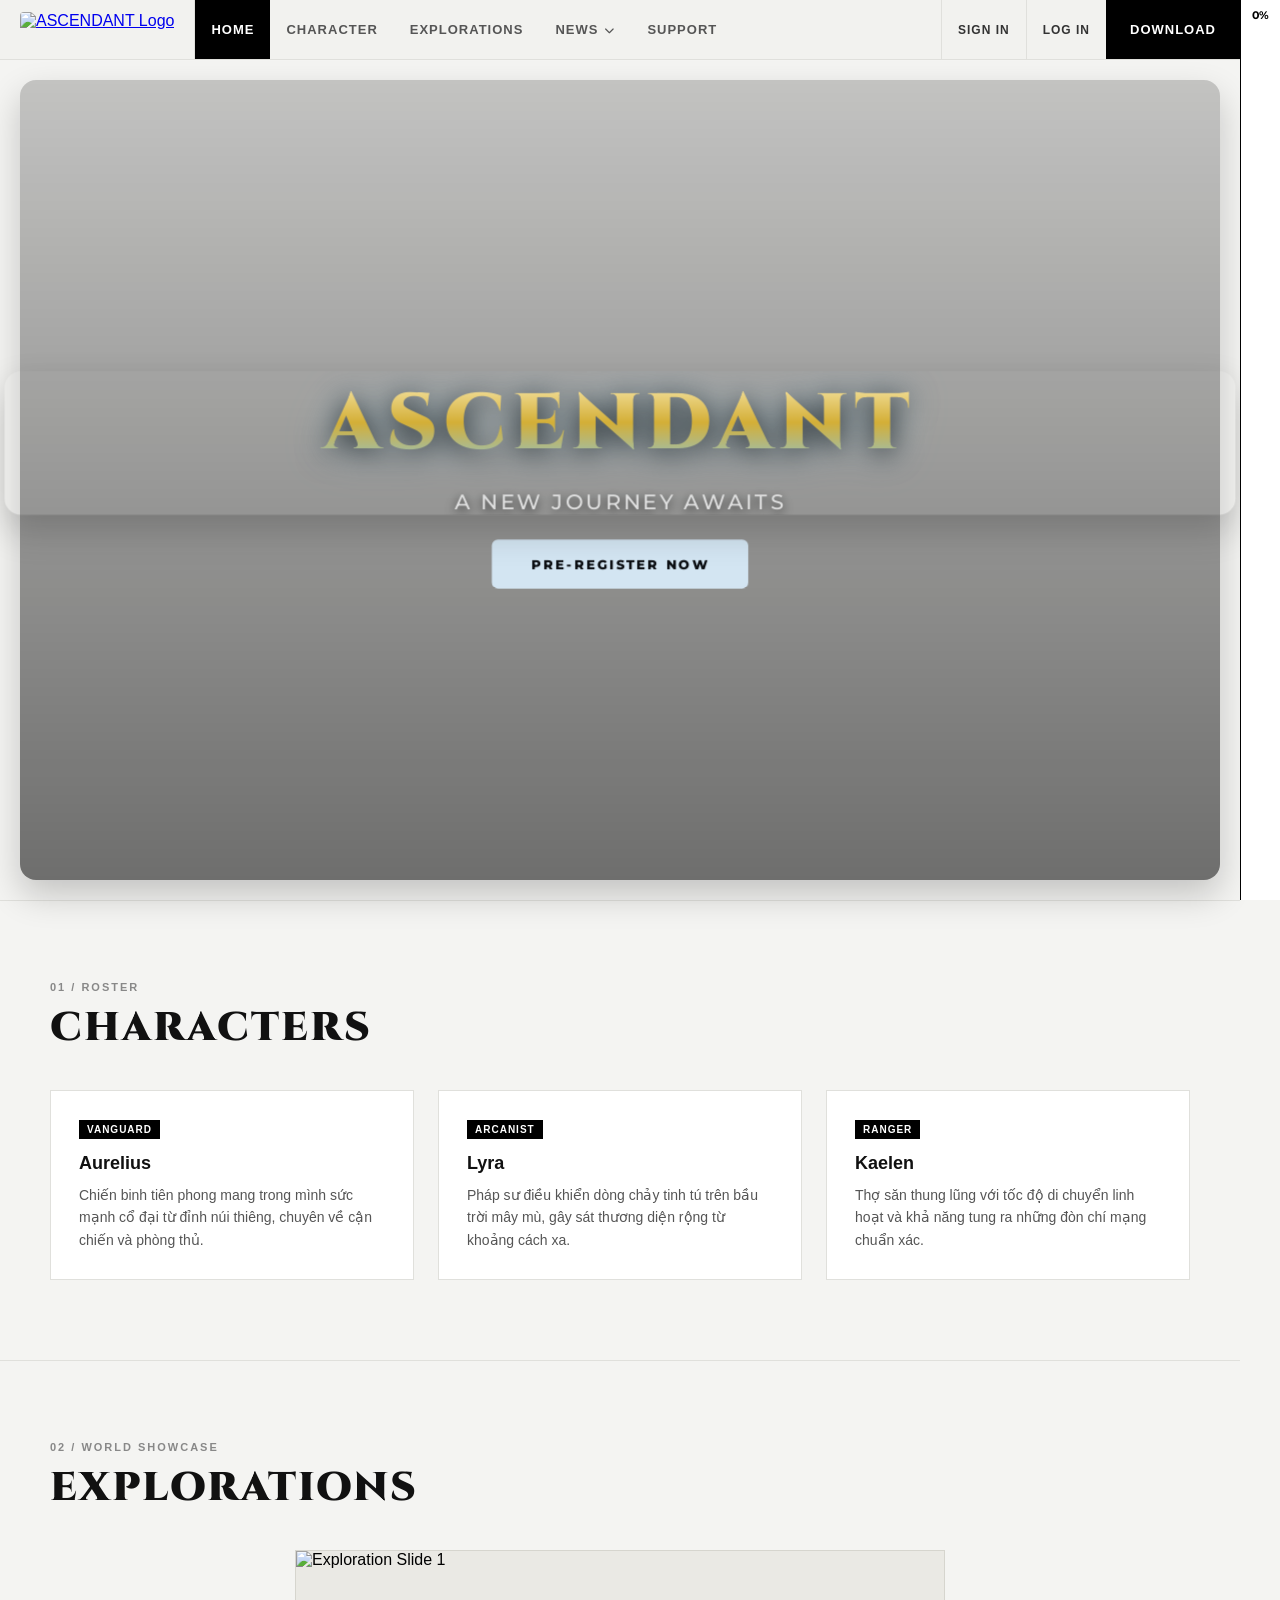
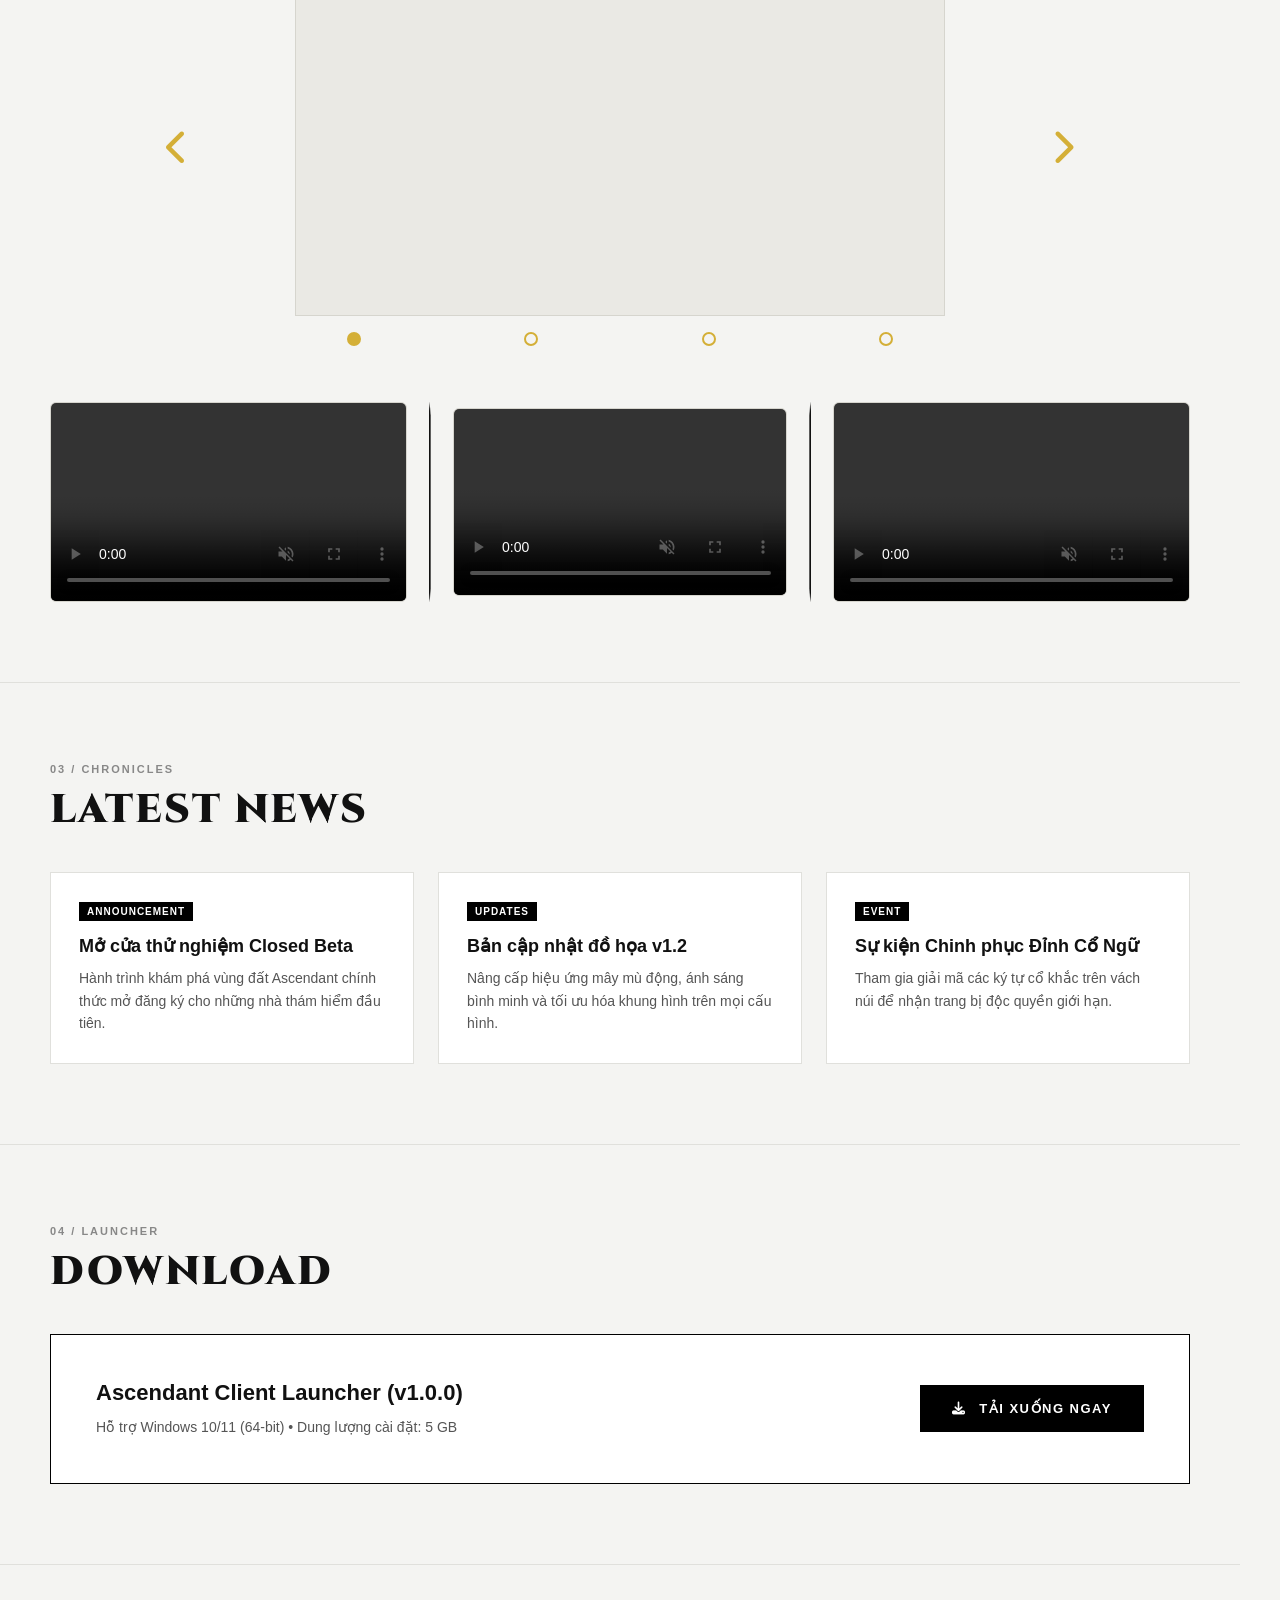
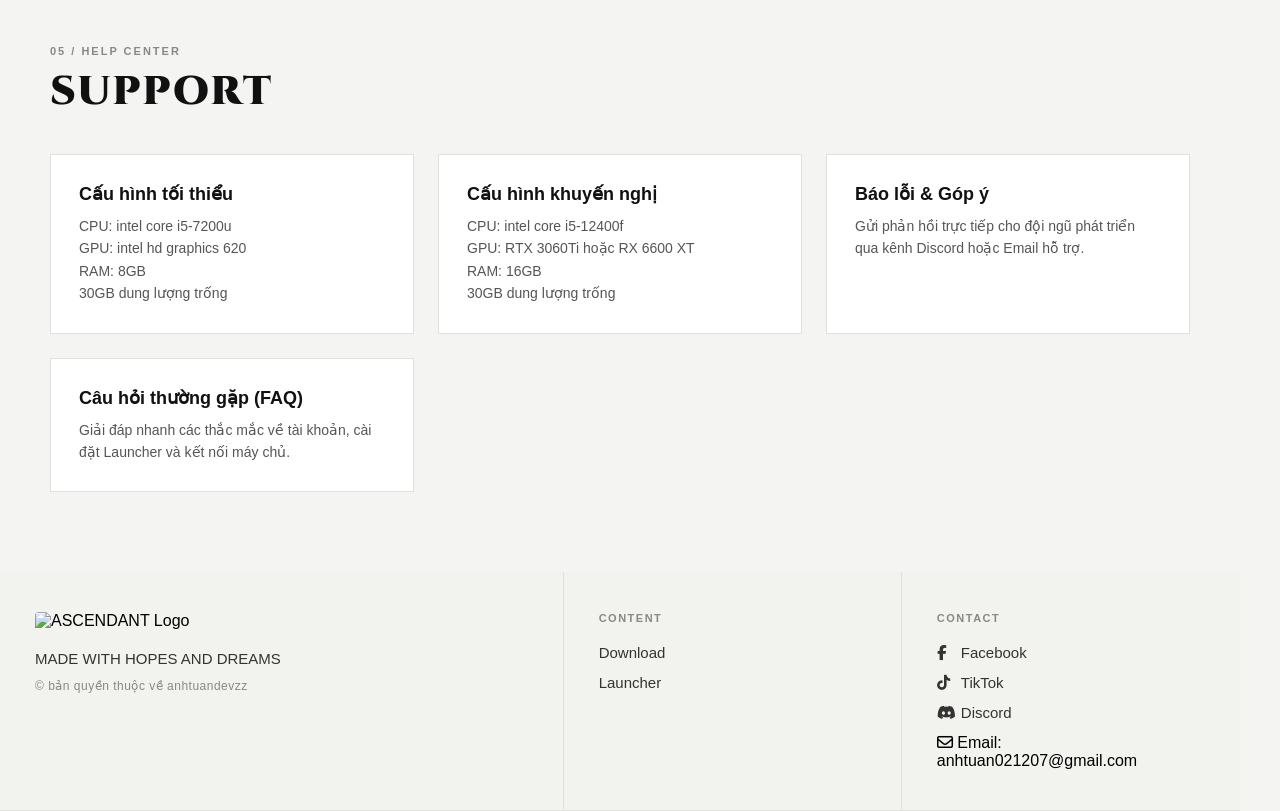
==== commit 4ce88b0c: "Update index.html" ====
--- a/index.html
+++ b/index.html
@@ -283,13 +283,17 @@
     }
 
     .banner-title {
-      font-family: 'Cinzel', serif;
-      font-size: 5rem;
+      font-family: 'Cinzel Decorative', 'Cinzel', serif;
+      font-size: 4.8rem;
       font-weight: 900;
-      color: #ffffff;
       letter-spacing: 6px;
       text-transform: uppercase;
-      text-shadow: 0 4px 20px rgba(0, 0, 0, 0.7);
+      background: linear-gradient(180deg, #fff3c4 0%, #d4af37 48%, #7ec8f2 100%);
+      -webkit-background-clip: text;
+      background-clip: text;
+      color: transparent;
+      filter: drop-shadow(0 4px 14px rgba(0, 0, 0, 0.85))
+              drop-shadow(0 0 18px rgba(126, 200, 242, 0.35));
       margin-bottom: 12px;
     }
 
@@ -1132,7 +1136,7 @@
           <!-- Khung Video 1 (Để trống: thay nội dung bên trong bằng <video src="LINK_VIDEO_1" controls muted loop playsinline></video> hoặc <iframe>) -->
           <div class="exp-video-slot">
             <div class="exp-video-box">
-              <video src="e1.mp4" controls muted loop playsinline preload="metadata"></video>
+              <video src="videos/e1.mp4" controls muted loop playsinline preload="metadata"></video>
             </div>
           </div>
 
@@ -1141,7 +1145,7 @@
           <!-- Khung Video 2 (Để trống: thay nội dung bên trong bằng <video src="LINK_VIDEO_2" controls muted loop playsinline></video> hoặc <iframe>) -->
           <div class="exp-video-slot">
             <div class="exp-video-box">
-              <video src="e2.mp4" controls muted loop playsinline preload="metadata"></video>
+              <video src="videos/e2.mp4" controls muted loop playsinline preload="metadata"></video>
             </div>
           </div>
 
@@ -1150,7 +1154,7 @@
           <!-- Khung Video 3 (Để trống: thay nội dung bên trong bằng <video src="LINK_VIDEO_3" controls muted loop playsinline></video> hoặc <iframe>) -->
           <div class="exp-video-slot">
             <div class="exp-video-box">
-              <video src="e3.mp4" controls muted loop playsinline preload="metadata"></video>
+              <video src="videos/e3.mp4" controls muted loop playsinline preload="metadata"></video>
             </div>
           </div>
         </div>
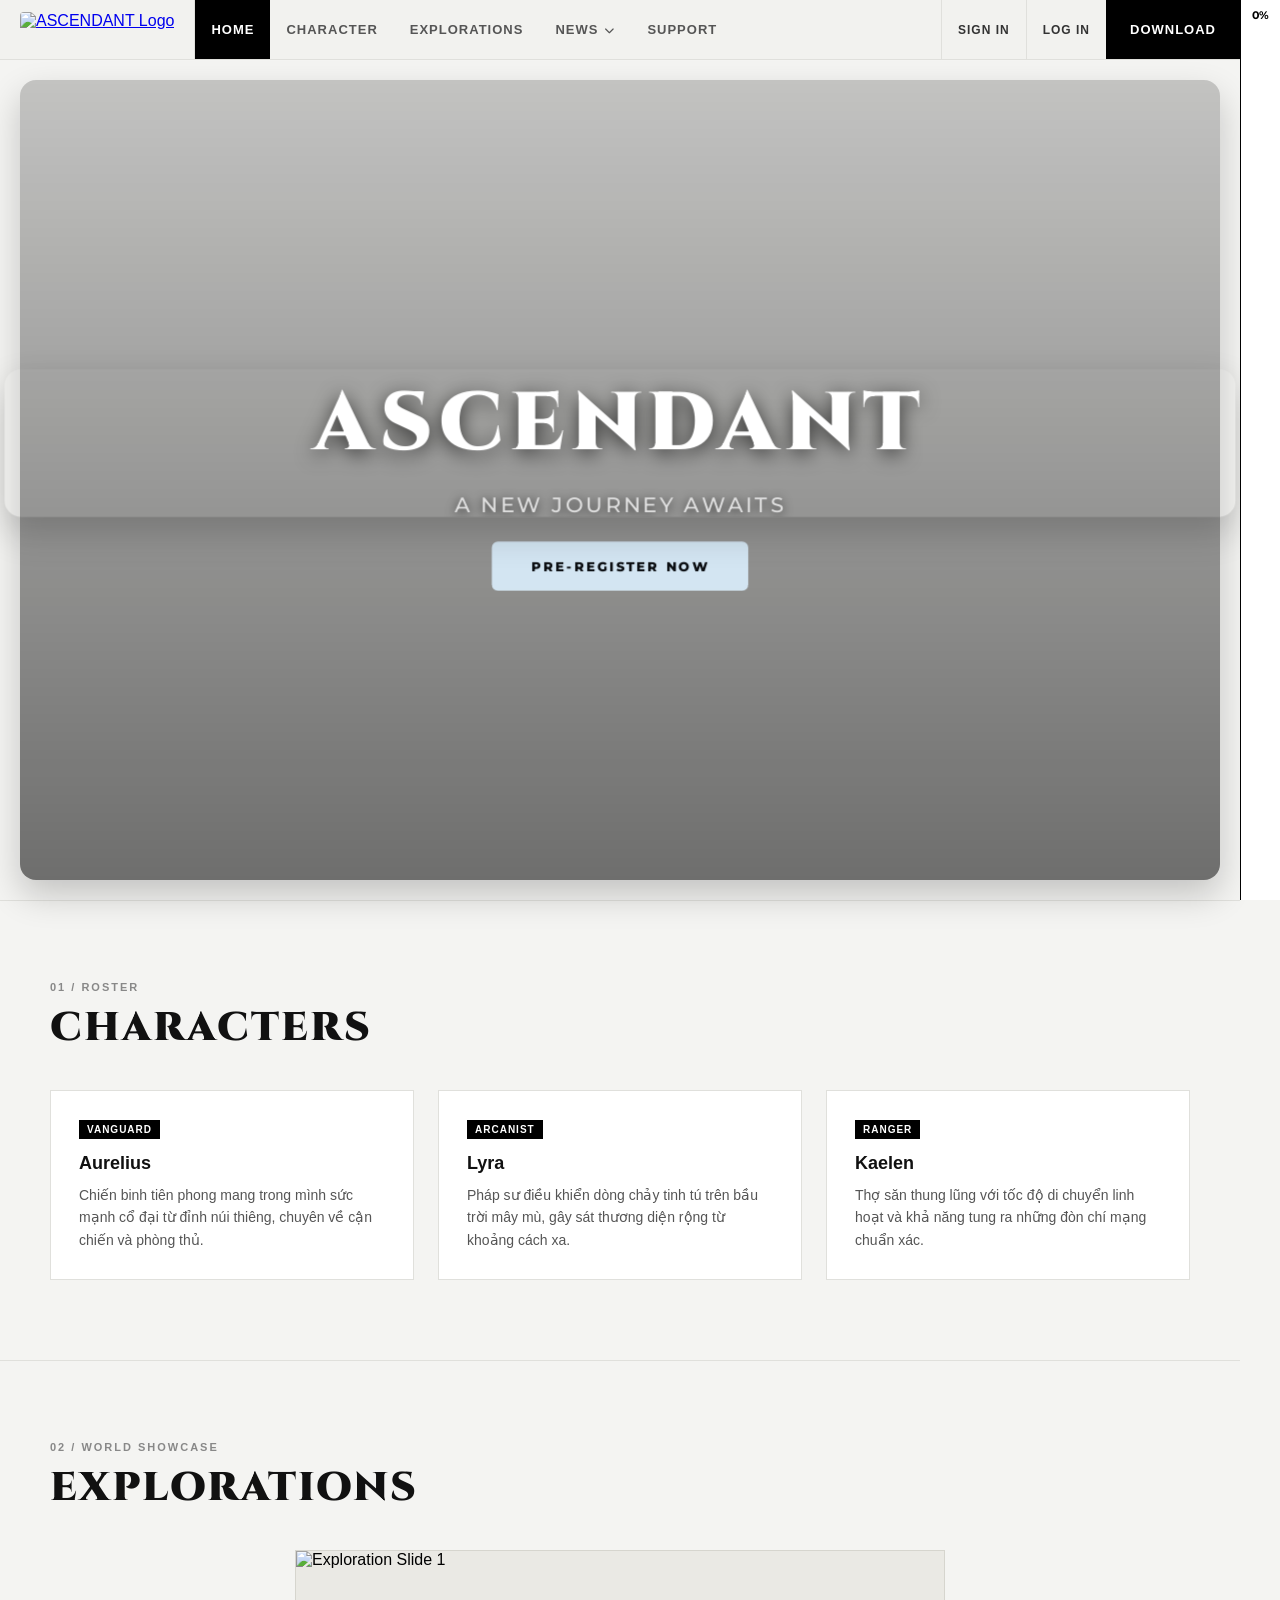
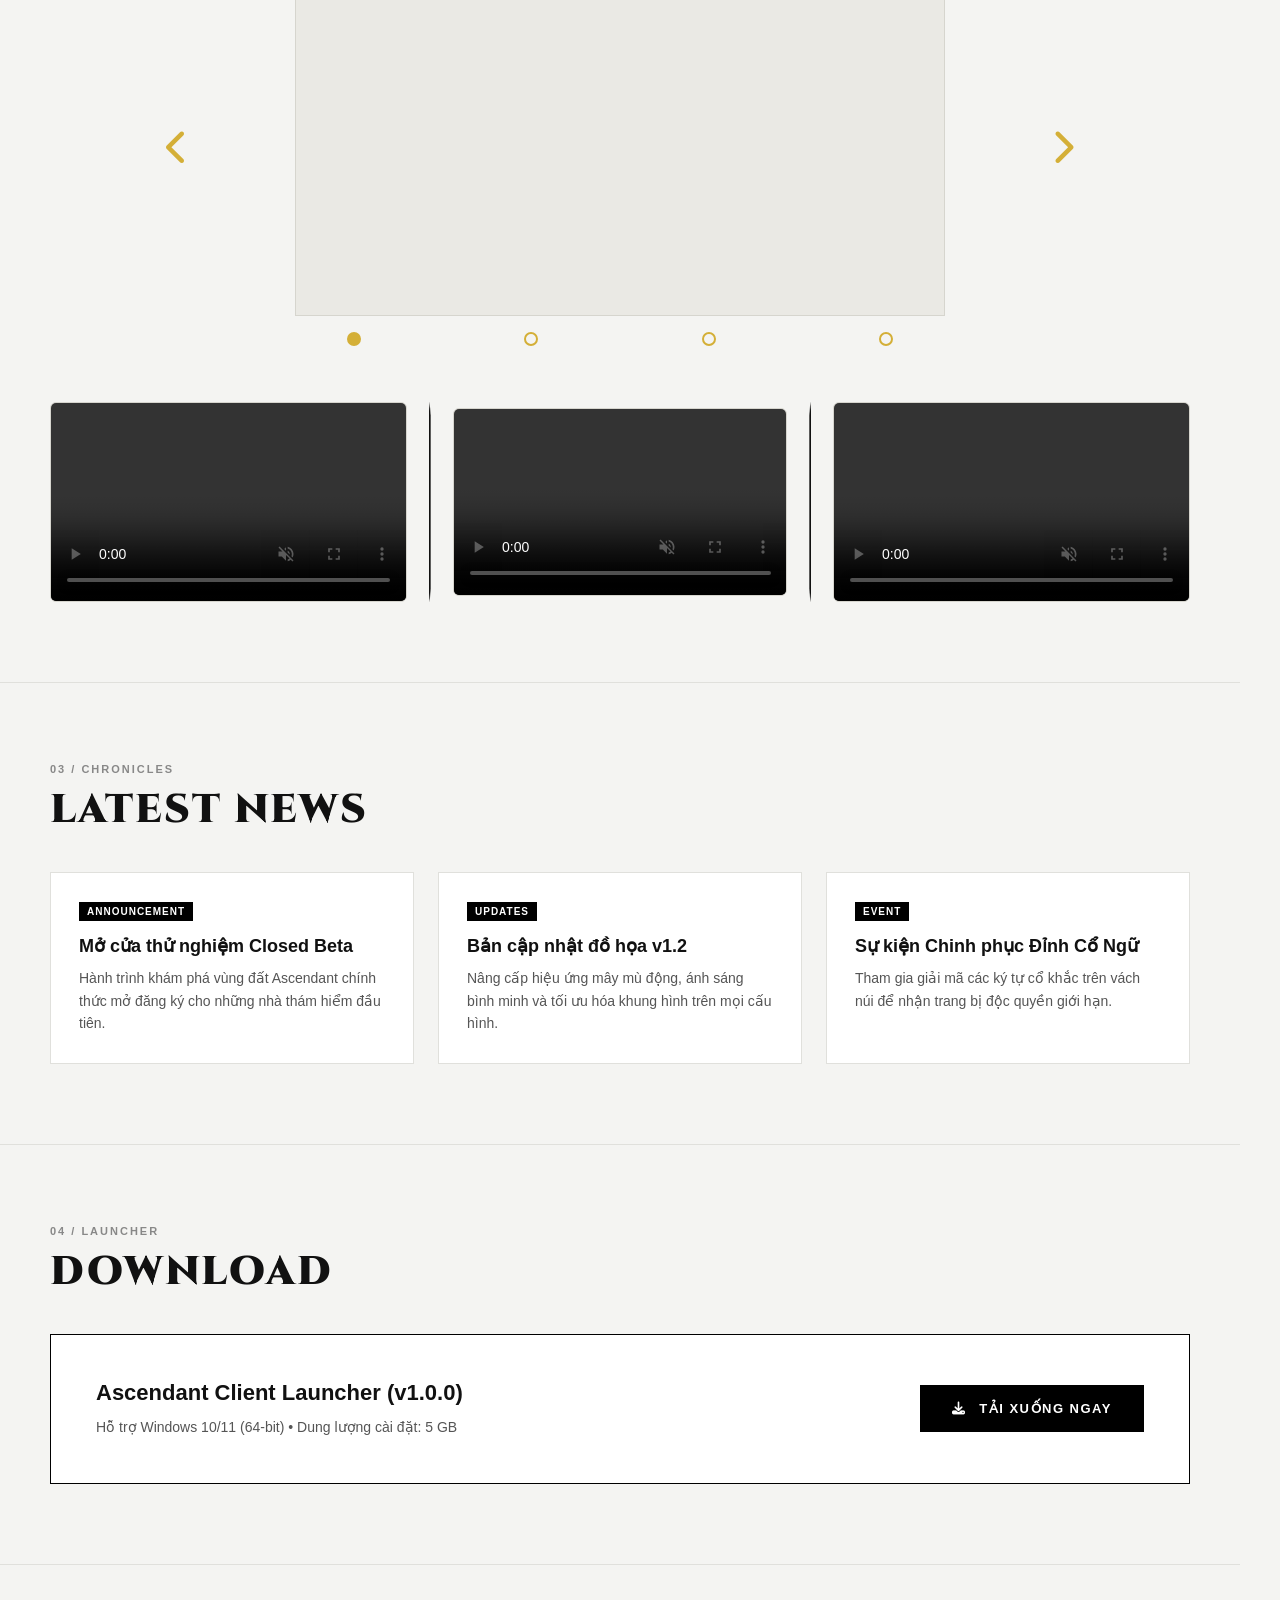
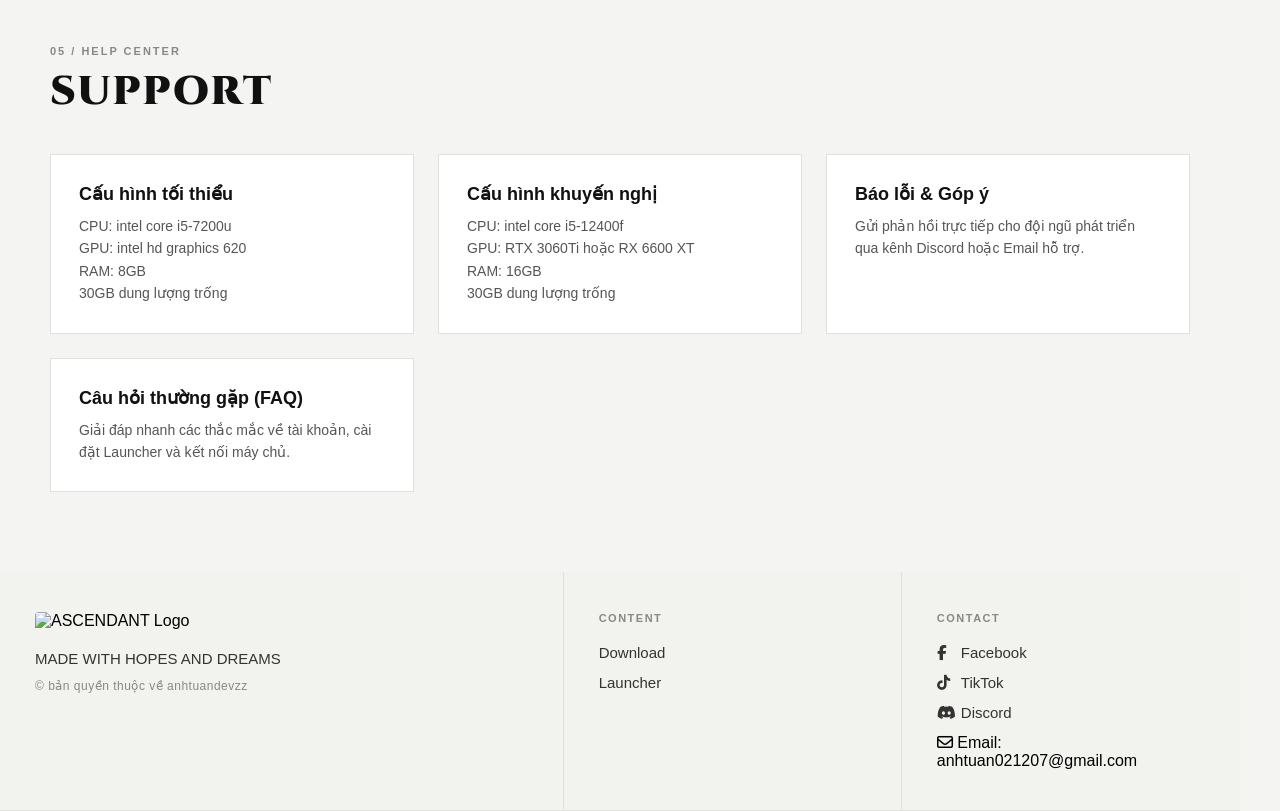
==== commit 340ea04e: "Update index.html" ====
--- a/index.html
+++ b/index.html
@@ -283,17 +283,13 @@
     }
 
     .banner-title {
-      font-family: 'Cinzel Decorative', 'Cinzel', serif;
-      font-size: 4.8rem;
+      font-family: 'Cinzel', serif;
+      font-size: 5rem;
       font-weight: 900;
+      color: #ffffff;
       letter-spacing: 6px;
       text-transform: uppercase;
-      background: linear-gradient(180deg, #fff3c4 0%, #d4af37 48%, #7ec8f2 100%);
-      -webkit-background-clip: text;
-      background-clip: text;
-      color: transparent;
-      filter: drop-shadow(0 4px 14px rgba(0, 0, 0, 0.85))
-              drop-shadow(0 0 18px rgba(126, 200, 242, 0.35));
+      text-shadow: 0 4px 20px rgba(0, 0, 0, 0.7);
       margin-bottom: 12px;
     }
 
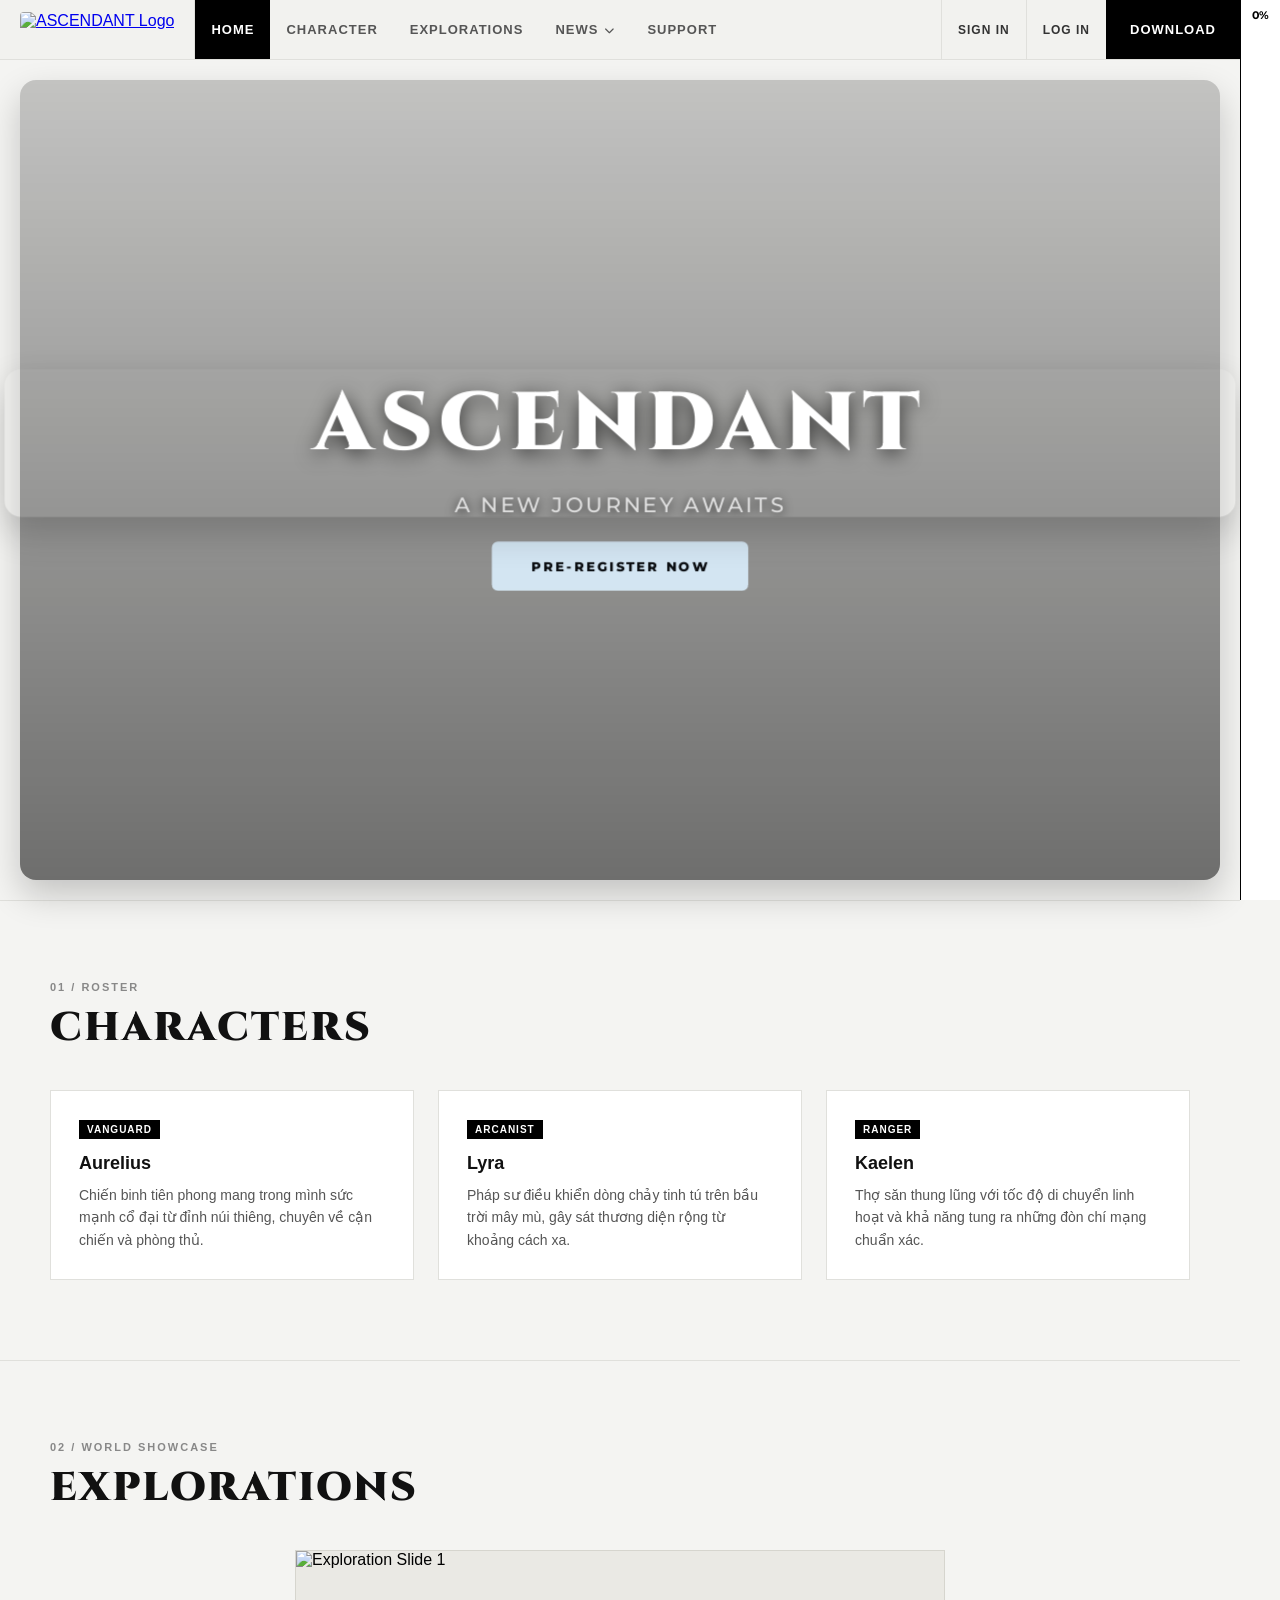
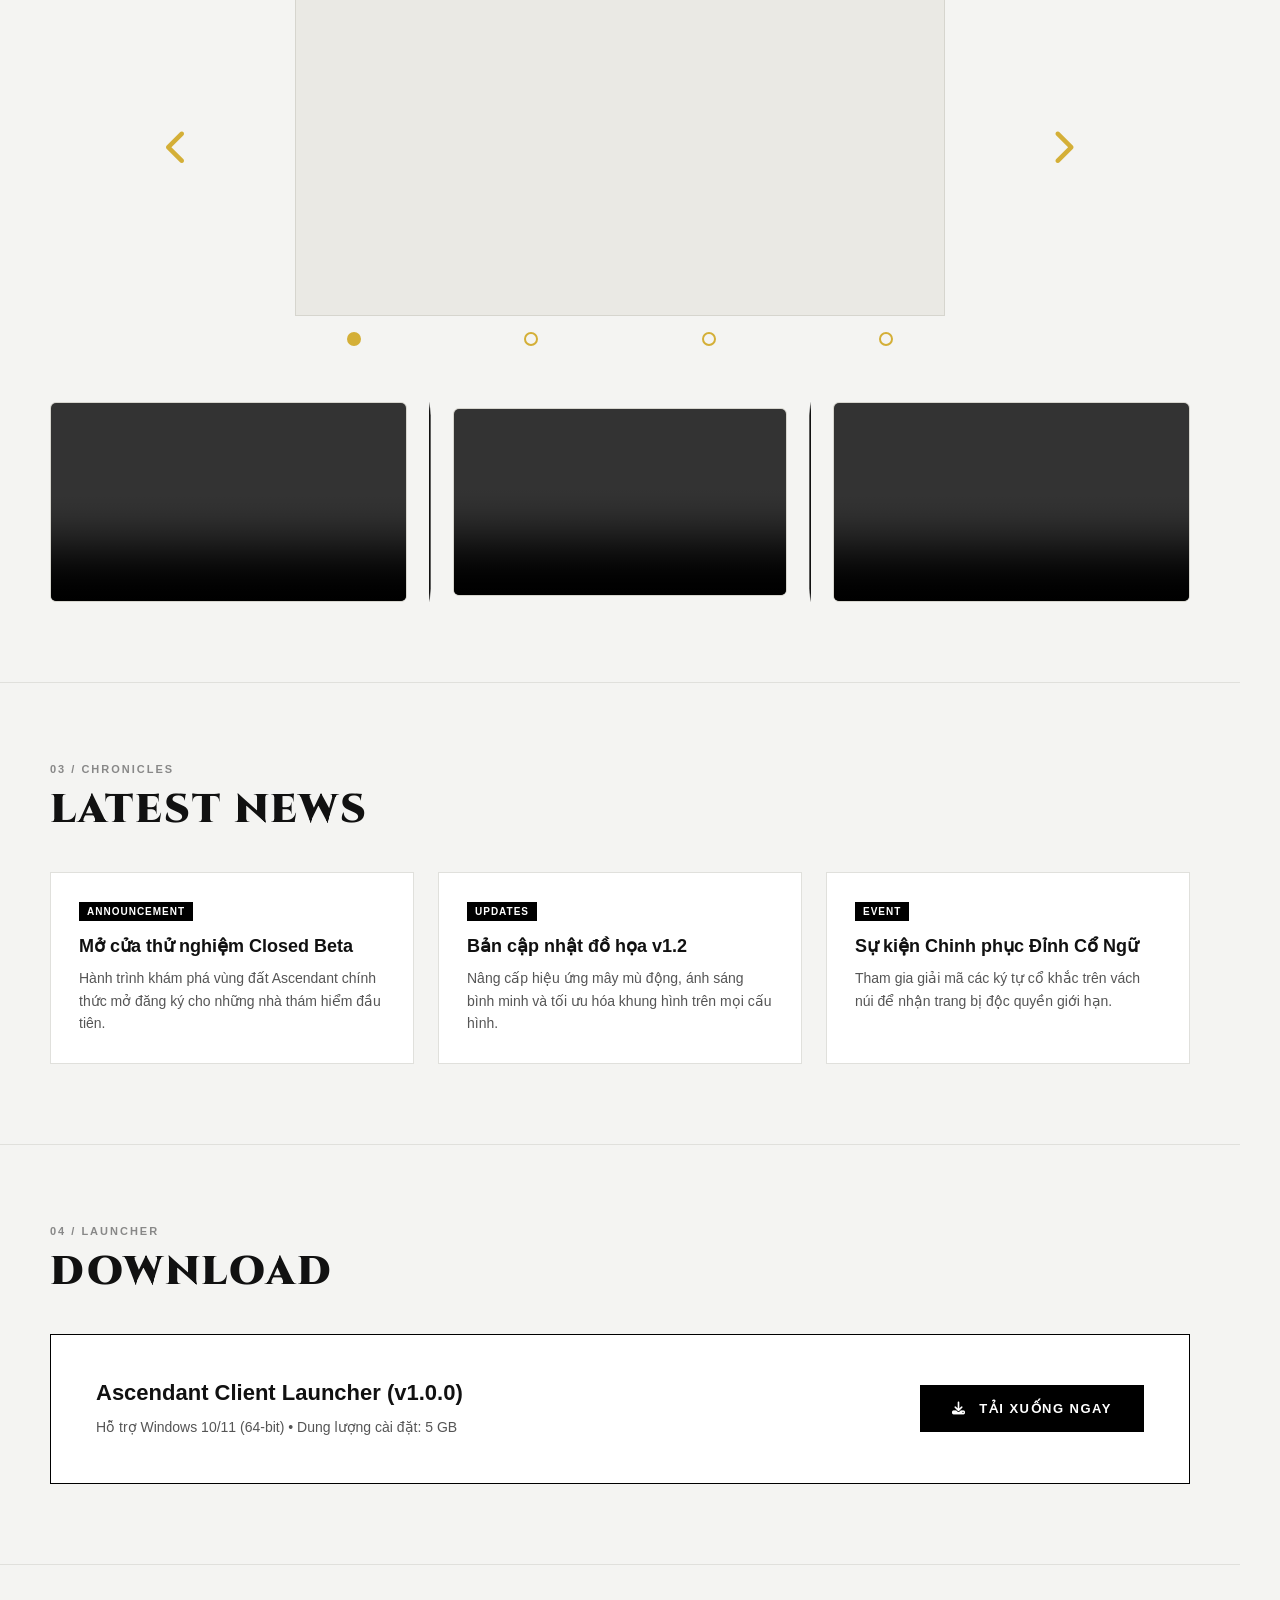
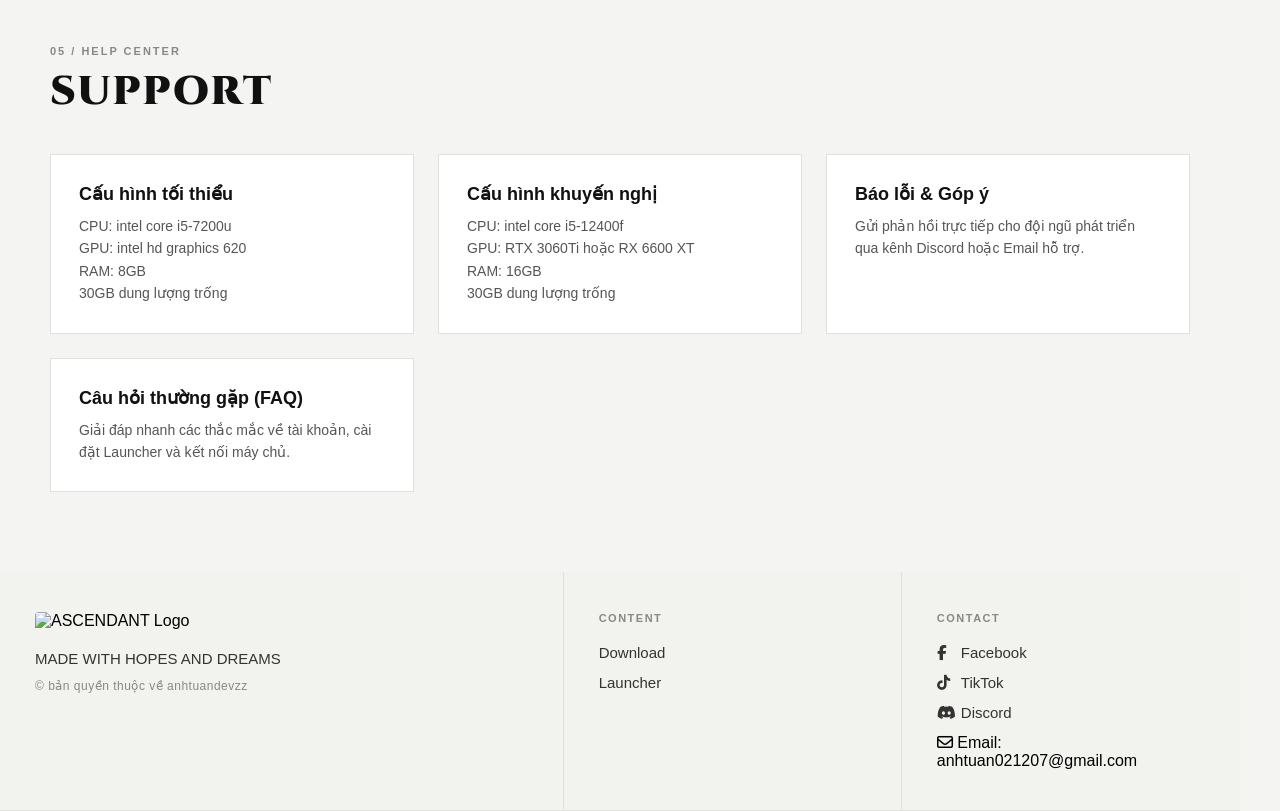
==== commit afaa26eb: "Update index.html" ====
--- a/index.html
+++ b/index.html
@@ -1599,6 +1599,28 @@
         }
       });
     })();
+    // 6. CUỘN TỚI SECTION KHI BẤM TAB NHƯNG KHÔNG TẠO THÊM LỊCH SỬ BACK/UNDO
+    (function initCleanTabScroll() {
+      const headerLinks = document.querySelectorAll('.header a[href^="#"]');
+      if (!headerLinks.length) return;
+
+      headerLinks.forEach((link) => {
+        link.addEventListener('click', (e) => {
+          const targetId = link.getAttribute('href');
+          if (!targetId || targetId === '#') return;
+
+          const targetSection = document.querySelector(targetId);
+          if (!targetSection) return;
+
+          e.preventDefault();
+          targetSection.scrollIntoView({ behavior: 'smooth', block: 'start' });
+
+          navLinks.forEach((item) => {
+            item.classList.toggle('active', item.getAttribute('href') === targetId);
+          });
+        });
+      });
+    })();
   </script>
 
 </body>
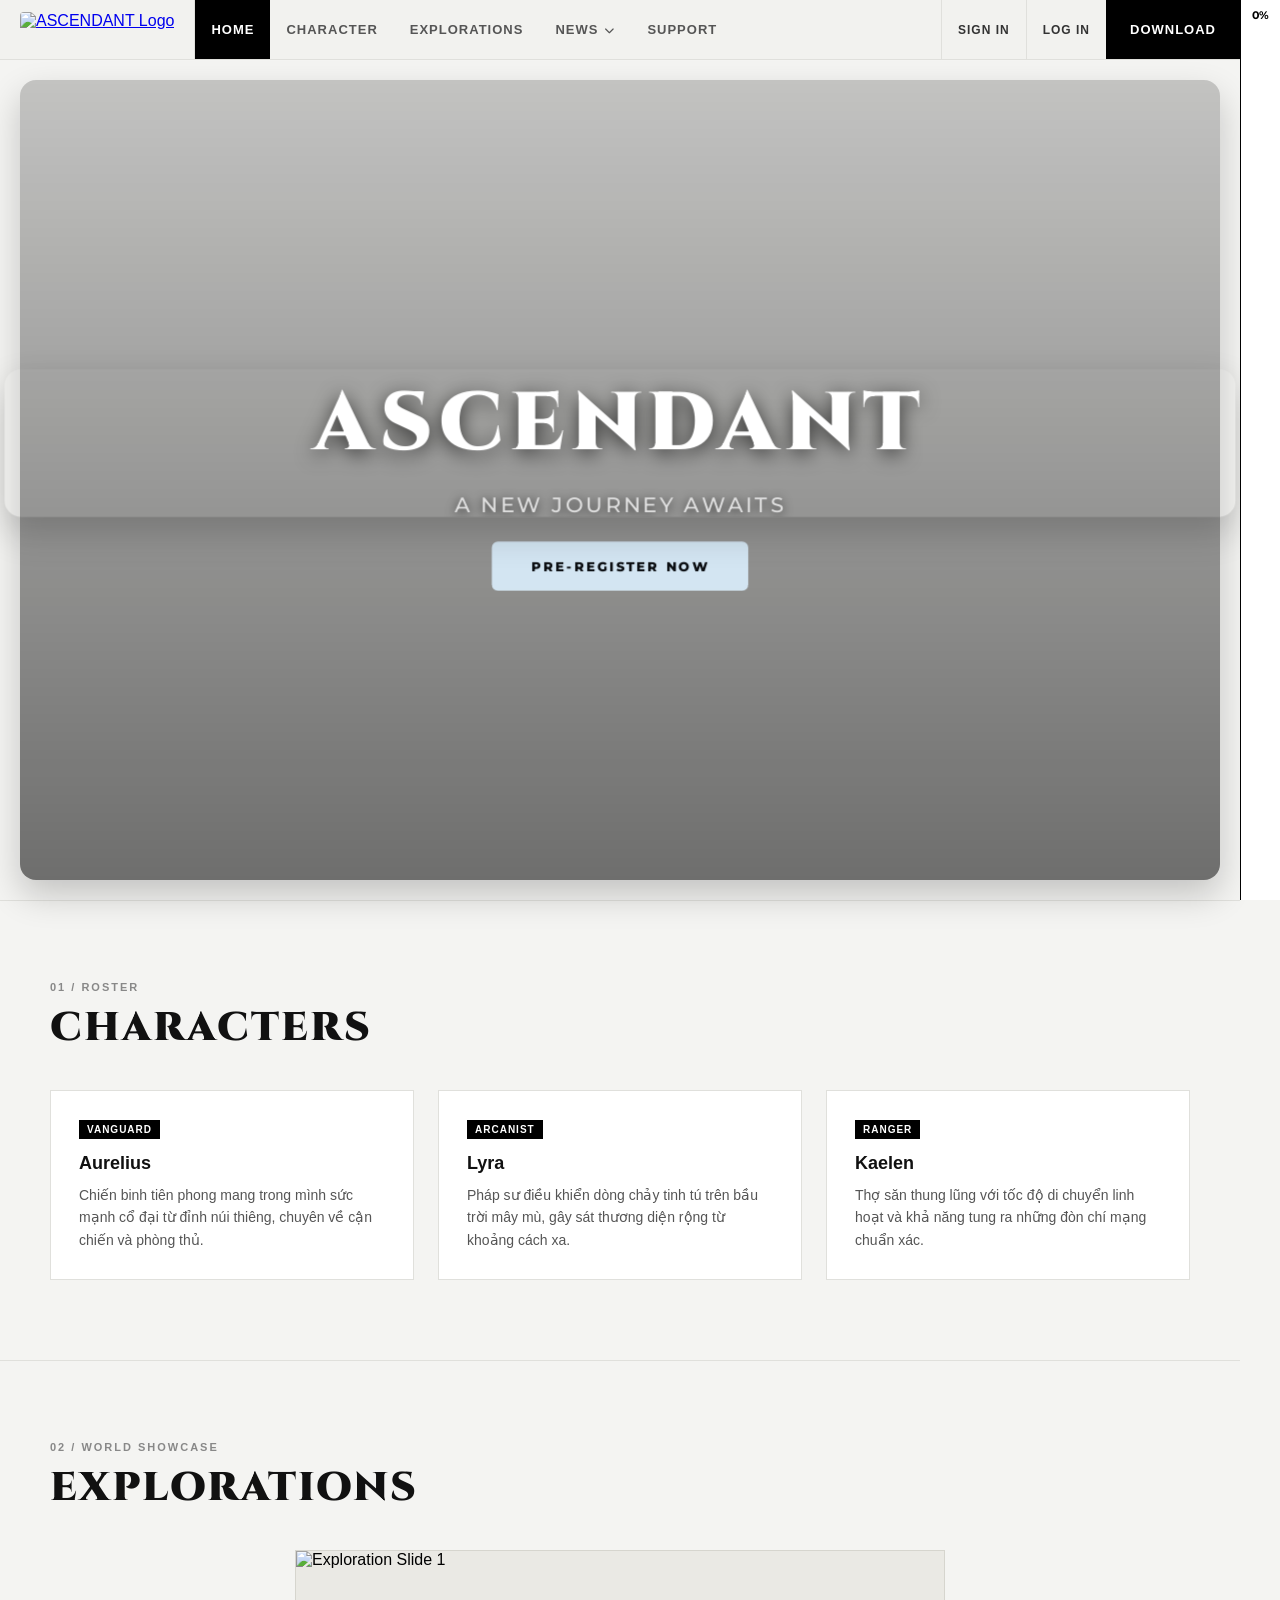
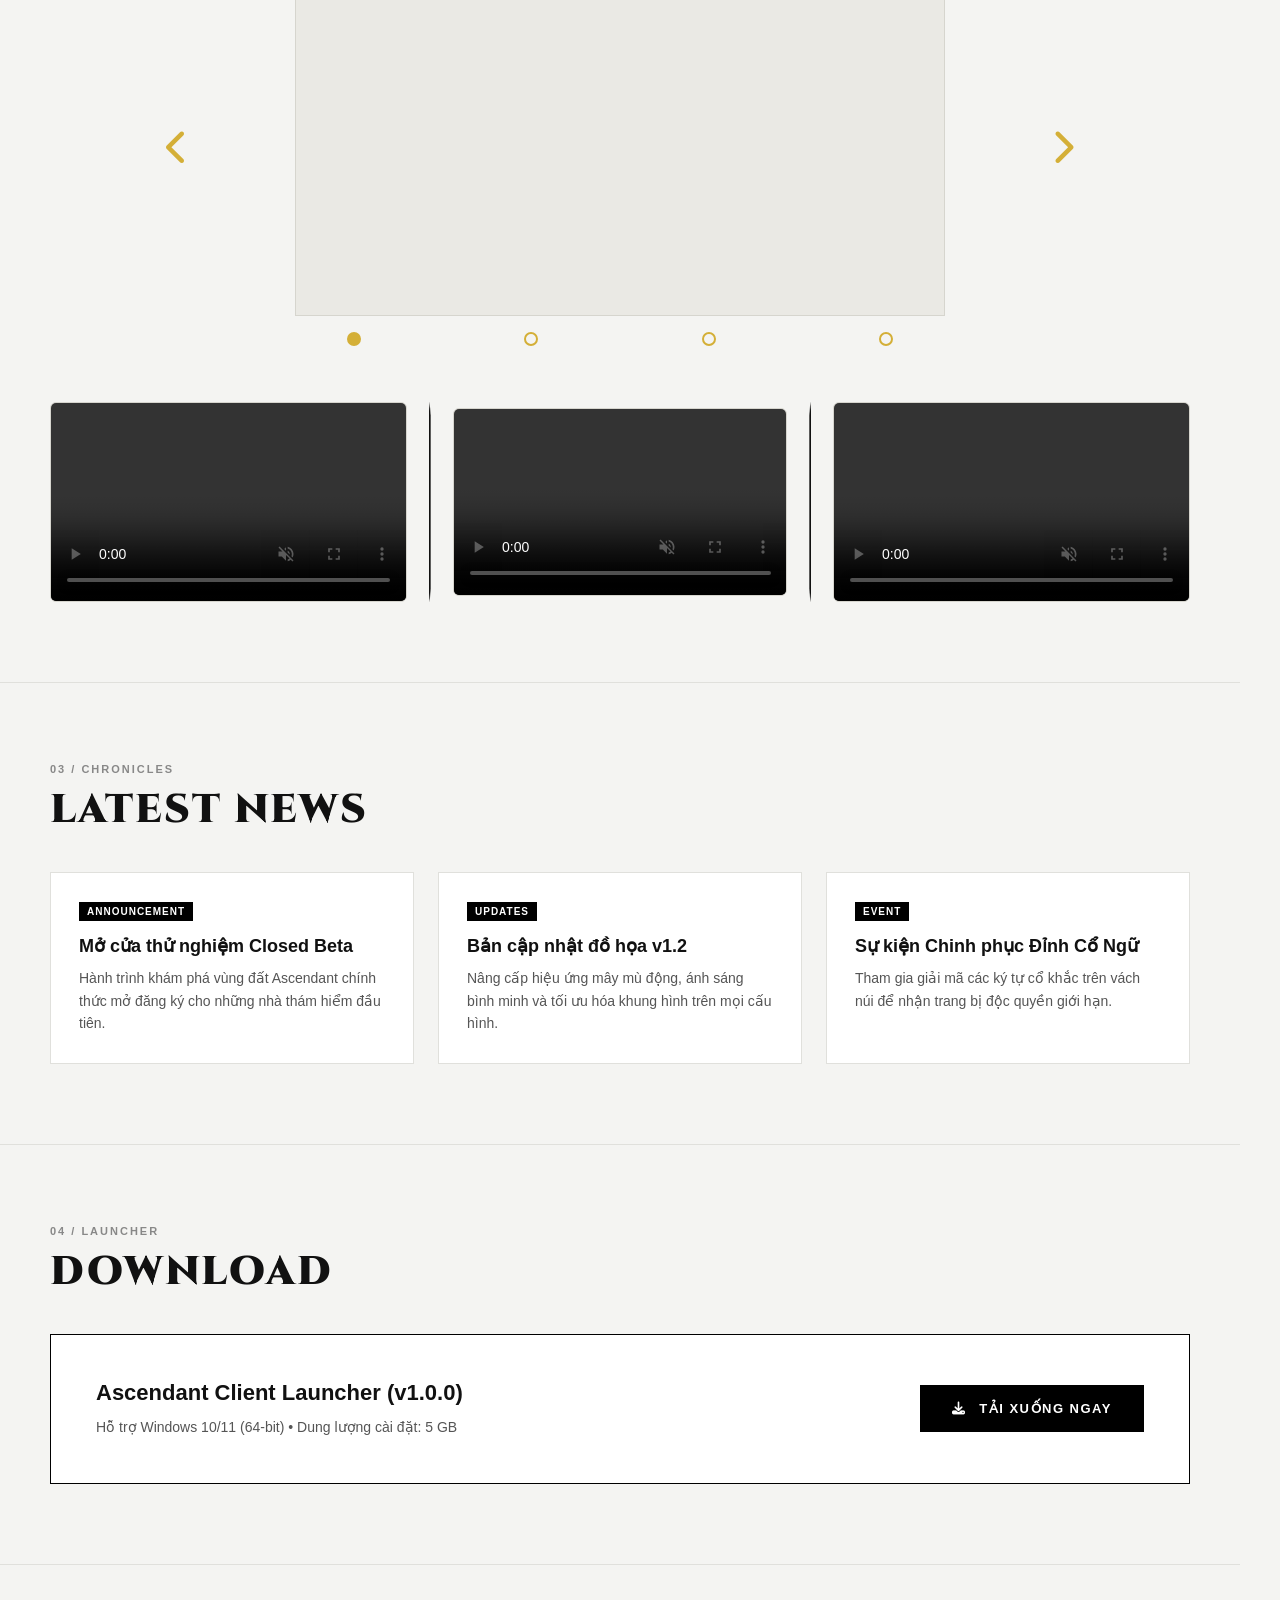
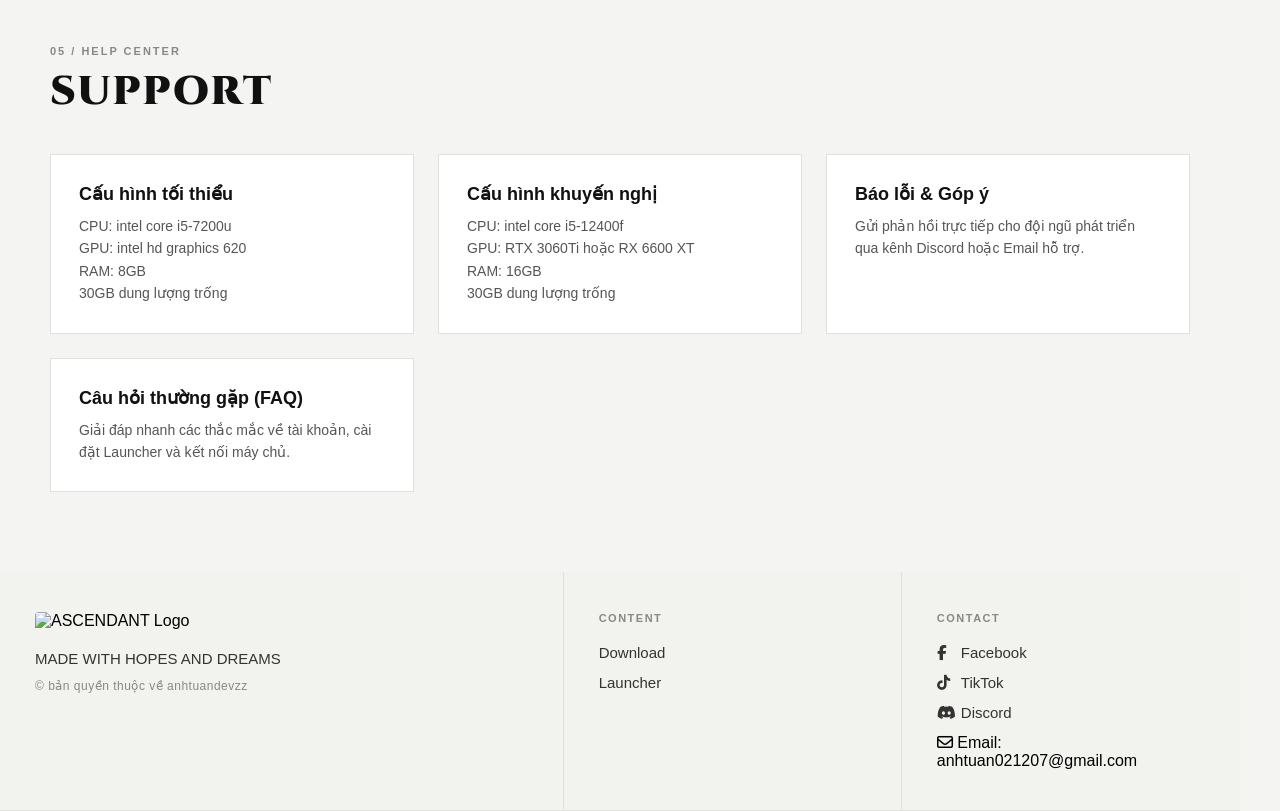
==== commit 1d0e926a: "Update index.html" ====
--- a/index.html
+++ b/index.html
@@ -493,16 +493,15 @@
 
     .exp-video-box:hover,
     .exp-video-slot.is-selected .exp-video-box {
-      border-color: #D3E5F2;
-      box-shadow: 0 0 18px rgba(211, 229, 242, 0.85),
-                  0 0 34px rgba(211, 229, 242, 0.45);
+      border:3px solid #D4AF37;
+      box-shadow: 0 0 28px 4px rgba(212, 175, 55, 0.95),
+                  0 0 56px 10px rgba(212, 175, 55, 0.55);
       z-index: 5;
     }
 
     .exp-video-box:hover {
-      transform: scale(1.03);
-    }
-
+      transform: scale(1.06);
+    }
     .exp-video-box video,
     .exp-video-box iframe {
       width: 100%;
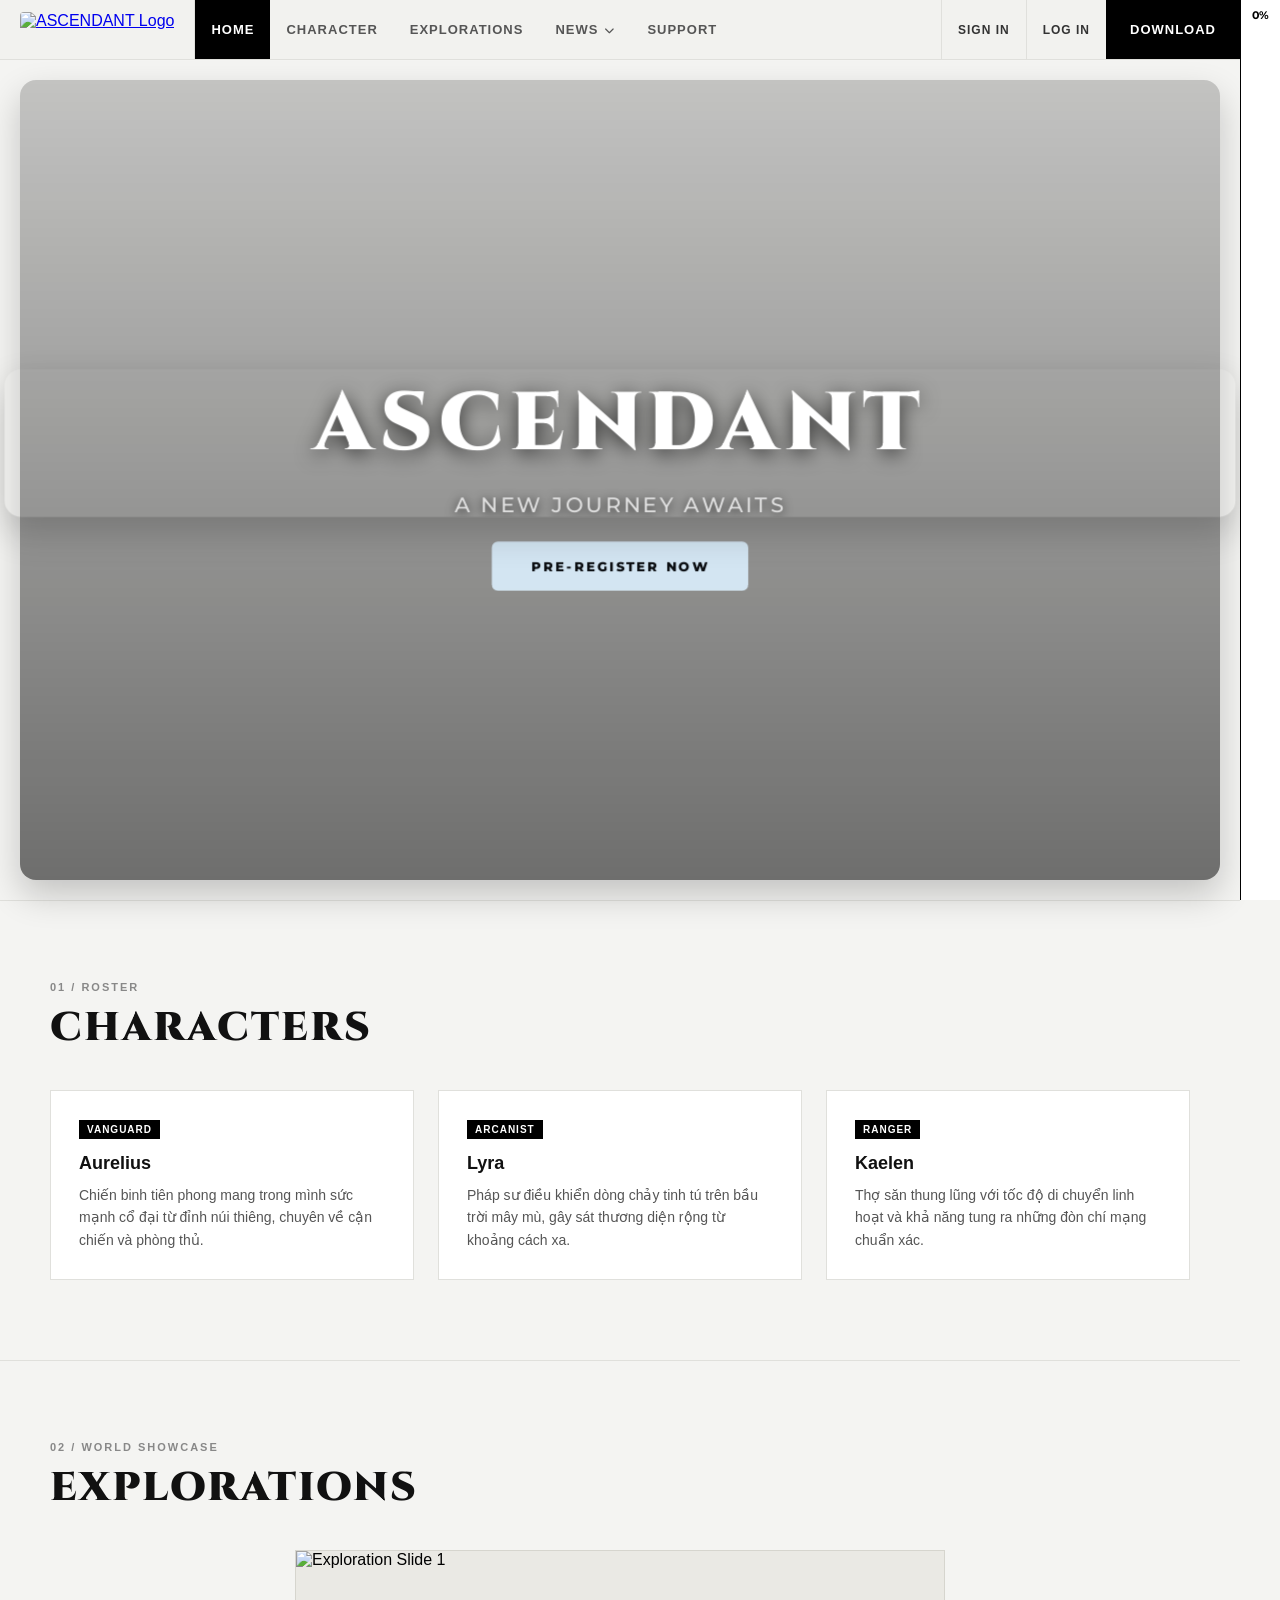
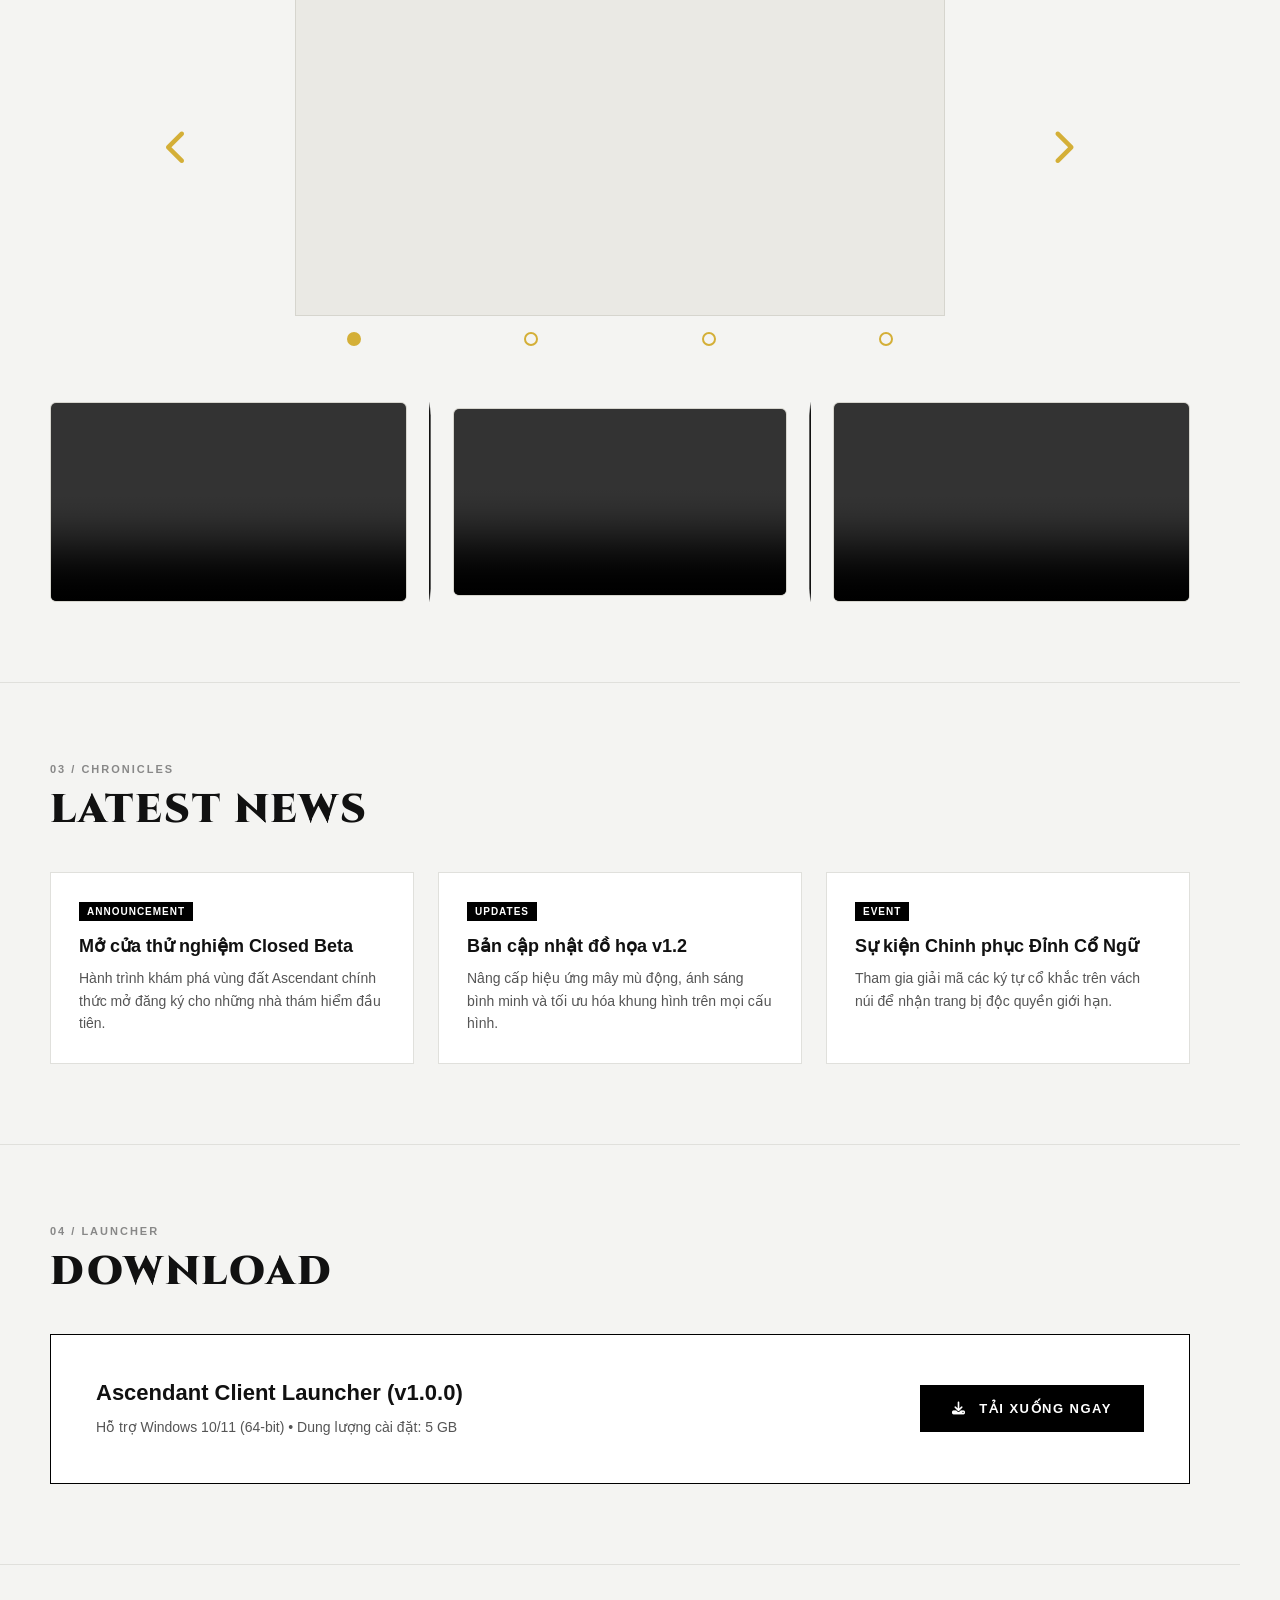
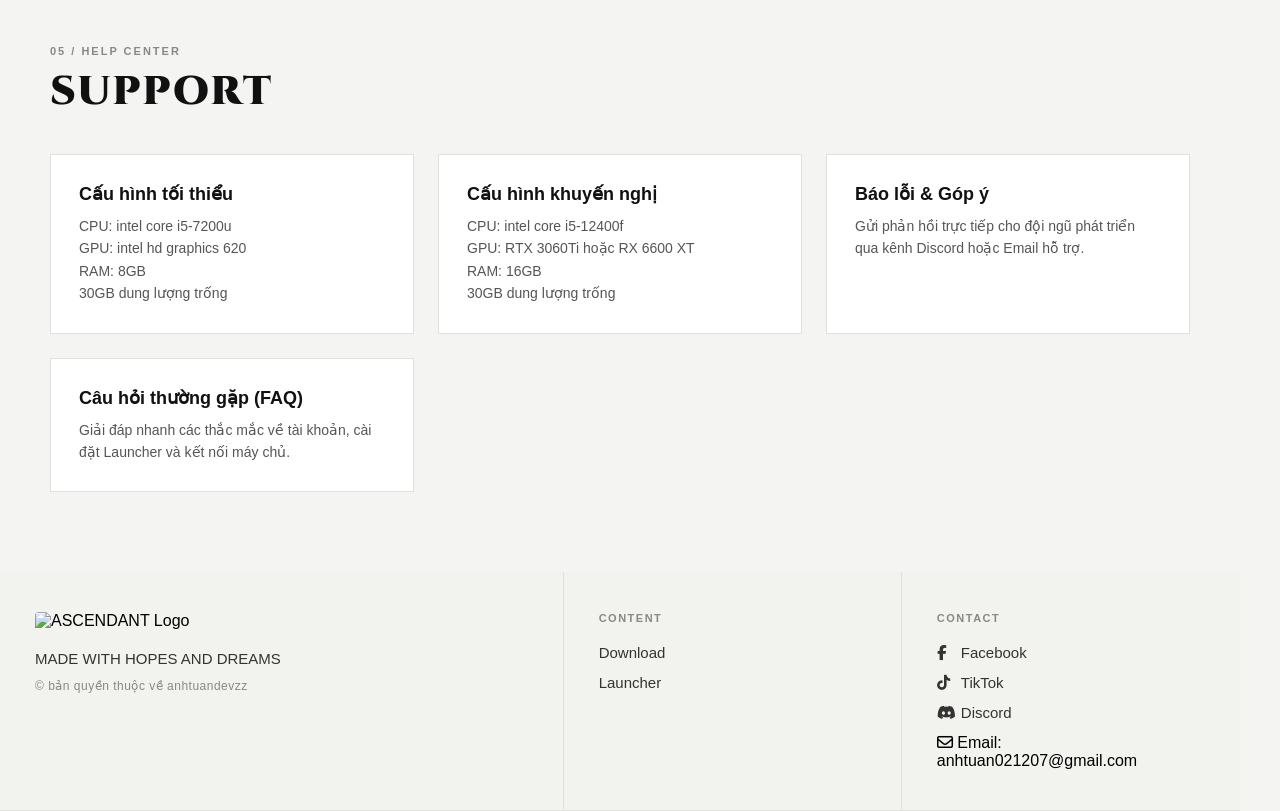
==== commit 49778871: "Update index.html" ====
--- a/index.html
+++ b/index.html
@@ -969,27 +969,7 @@
       border-radius: 6px;
       margin-bottom: 20px;
     }
-    .exp-video-box {
-      width: 100%;
-      aspect-ratio: 16 / 9;
-      background-color: #eae9e4;
-      border: 1px solid #d6d5ce;
-      border-radius: 6px;
-      overflow: hidden;
-      position: relative;
-      z-index: 1;
-      transition: transform 0.28s cubic-bezier(0.22, 1, 0.36, 1),
-                  border-color 0.28s ease,
-                  box-shadow 0.28s ease;
-    }
-
-    .exp-video-box:hover {
-      transform: scale(1.04);
-      border-color: #D3E5F2;
-      box-shadow: 0 0 18px rgba(211, 229, 242, 0.85),
-                  0 0 34px rgba(211, 229, 242, 0.45);
-      z-index: 5;
-    }
+    
   </style>
   <!-- Favicon (Logo trên tab trình duyệt) -->
   <link rel="icon" type="image/png" sizes="32x32" href="https://i.postimg.cc/y8kgBvCk/logotab.png">
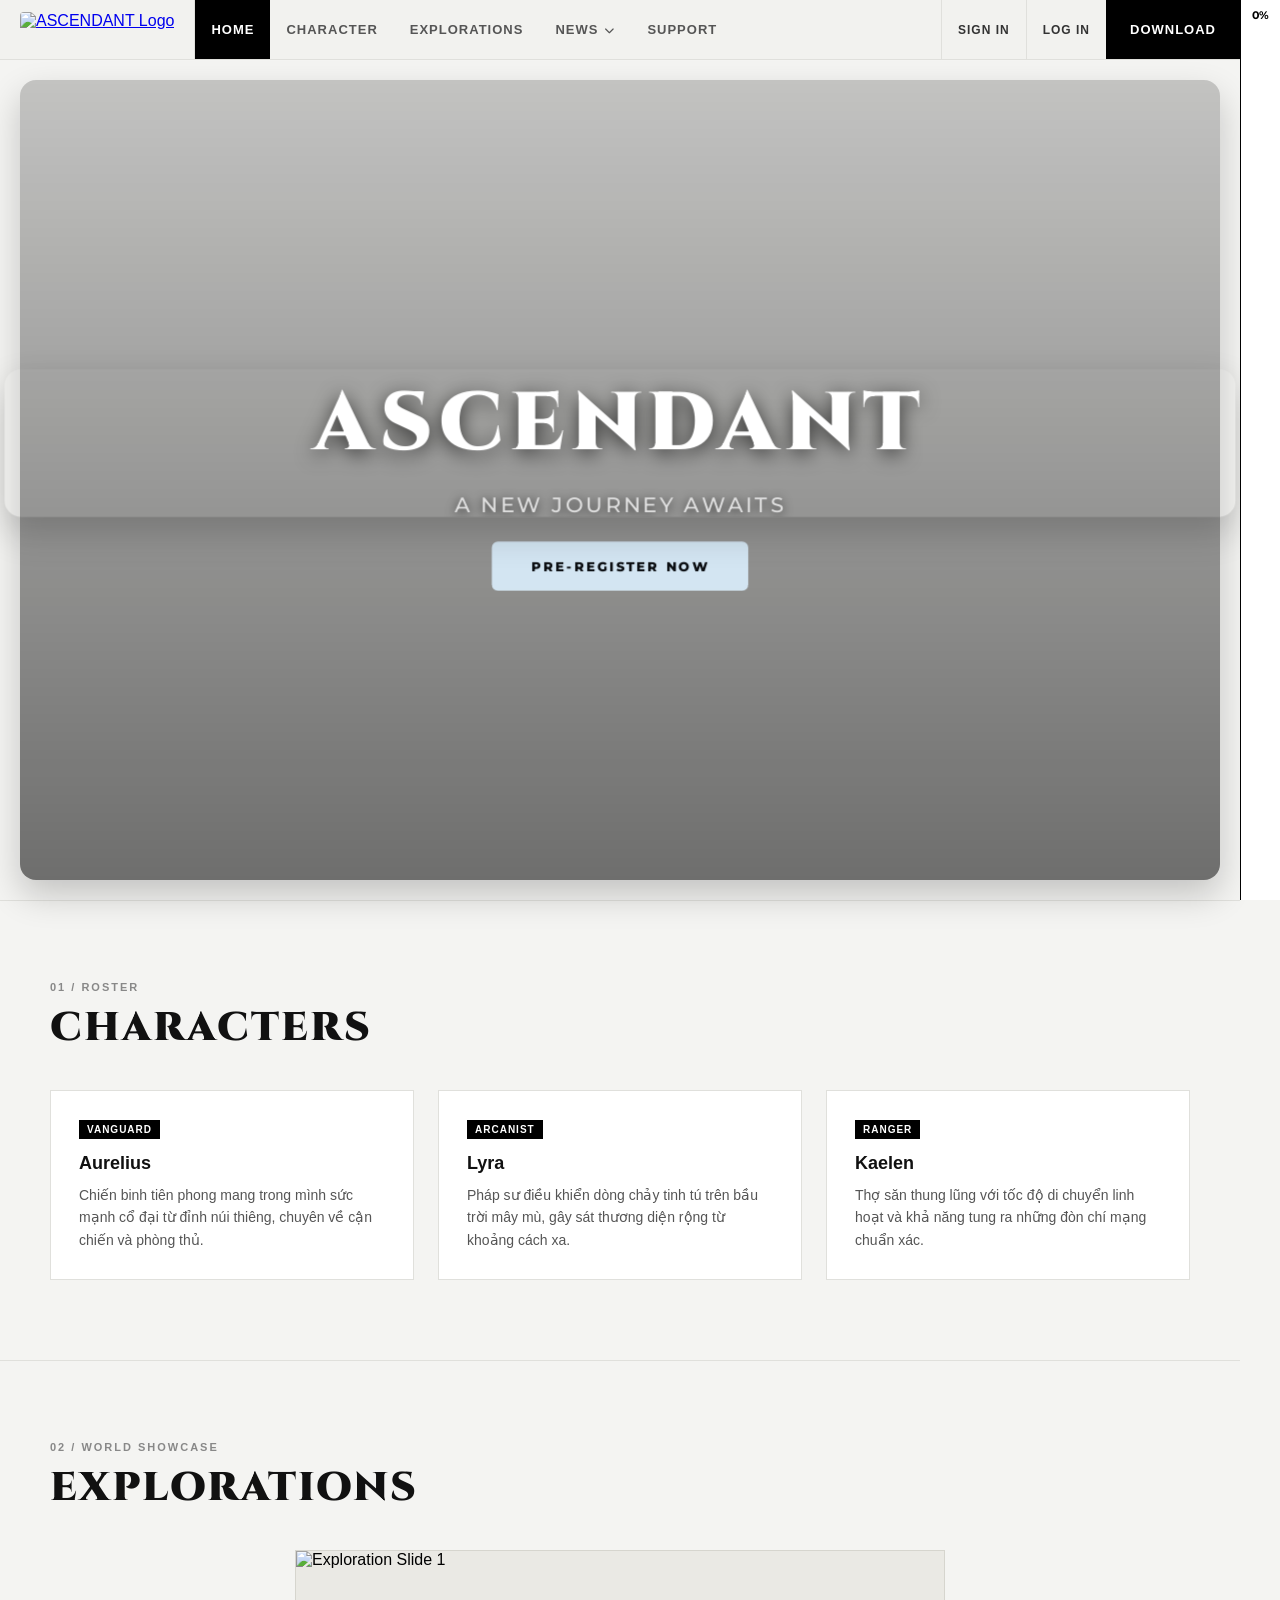
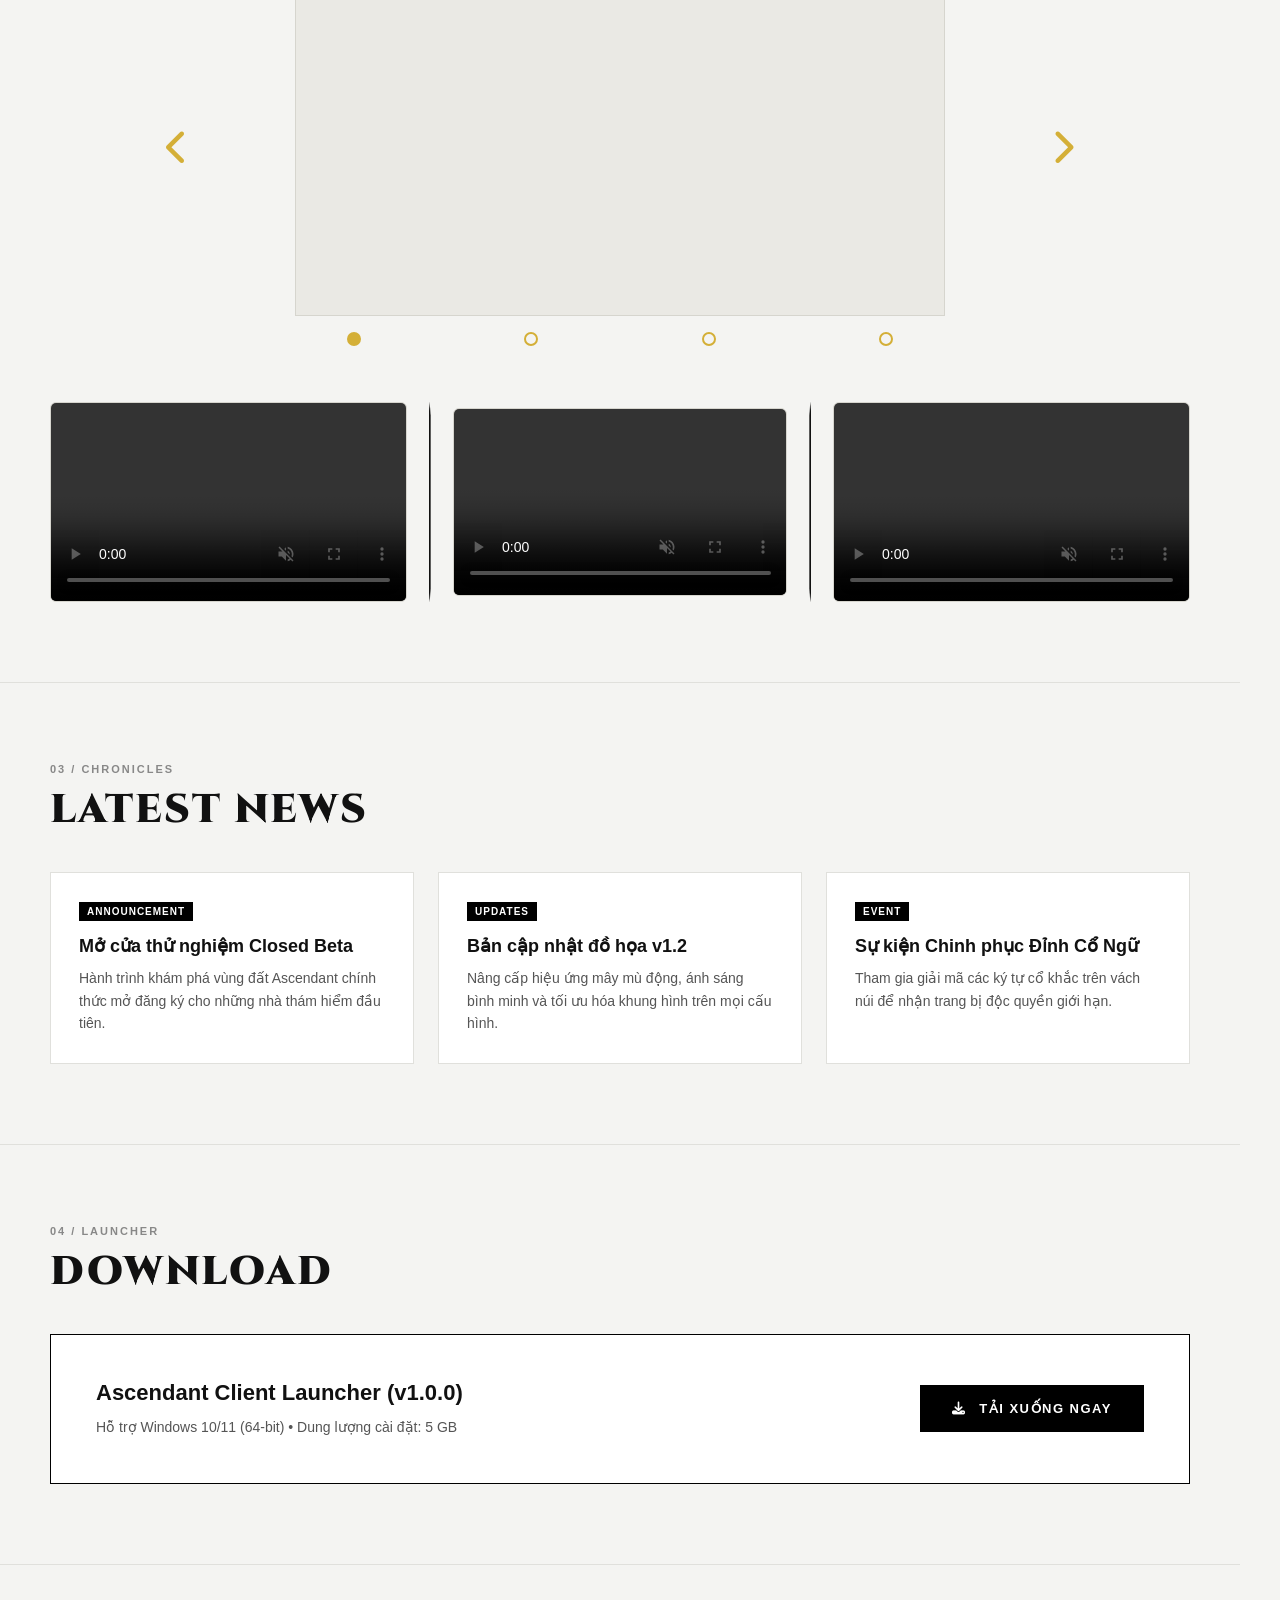
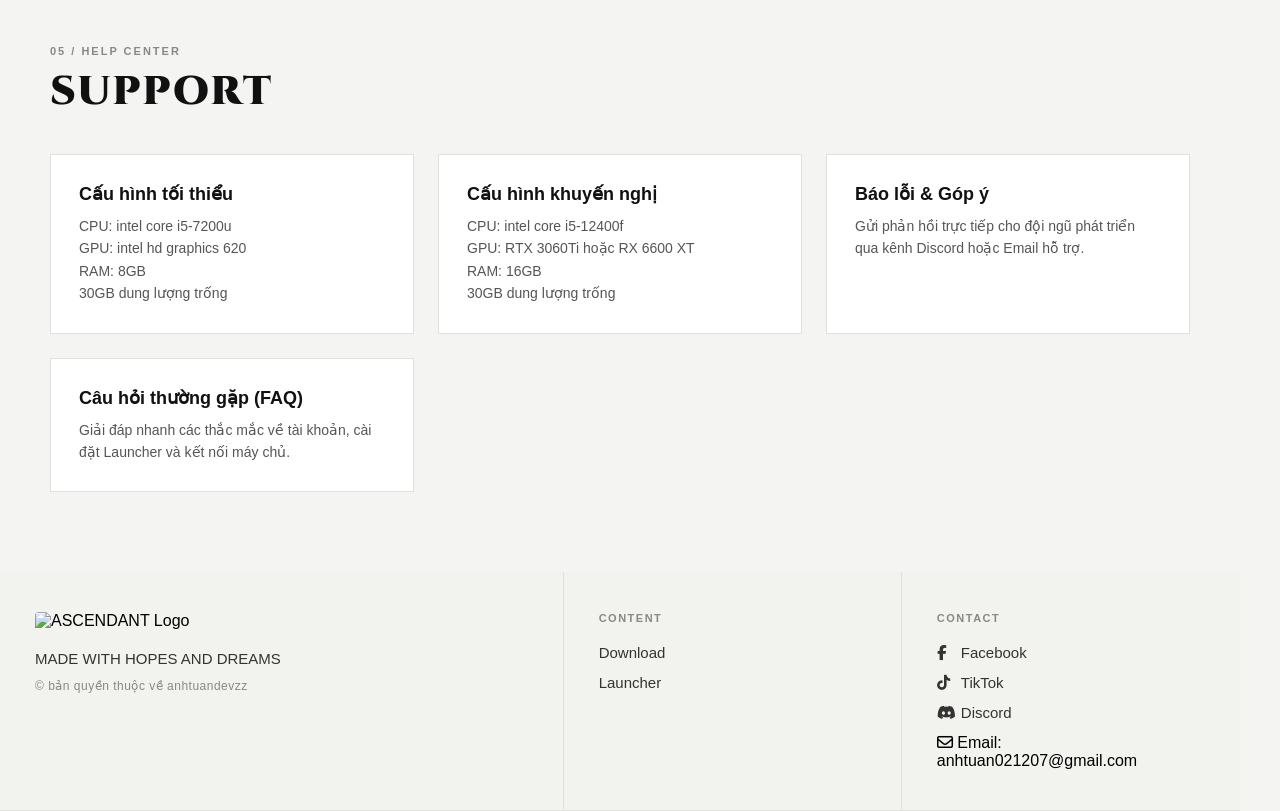
==== commit b612f727: "Update index.html" ====
--- a/index.html
+++ b/index.html
@@ -493,15 +493,16 @@
 
     .exp-video-box:hover,
     .exp-video-slot.is-selected .exp-video-box {
-      border:3px solid #D4AF37;
-      box-shadow: 0 0 28px 4px rgba(212, 175, 55, 0.95),
-                  0 0 56px 10px rgba(212, 175, 55, 0.55);
+      border-color: #D3E5F2;
+      box-shadow: 0 0 18px rgba(211, 229, 242, 0.85),
+                  0 0 34px rgba(211, 229, 242, 0.45);
       z-index: 5;
     }
 
     .exp-video-box:hover {
-      transform: scale(1.06);
-    }
+      transform: scale(1.03);
+    }
+
     .exp-video-box video,
     .exp-video-box iframe {
       width: 100%;
@@ -969,7 +970,27 @@
       border-radius: 6px;
       margin-bottom: 20px;
     }
-    
+    .exp-video-box {
+      width: 100%;
+      aspect-ratio: 16 / 9;
+      background-color: #eae9e4;
+      border: 1px solid #d6d5ce;
+      border-radius: 6px;
+      overflow: hidden;
+      position: relative;
+      z-index: 1;
+      transition: transform 0.28s cubic-bezier(0.22, 1, 0.36, 1),
+                  border-color 0.28s ease,
+                  box-shadow 0.28s ease;
+    }
+
+    .exp-video-box:hover {
+      transform: scale(1.04);
+      border-color: #D3E5F2;
+      box-shadow: 0 0 18px rgba(211, 229, 242, 0.85),
+                  0 0 34px rgba(211, 229, 242, 0.45);
+      z-index: 5;
+    }
   </style>
   <!-- Favicon (Logo trên tab trình duyệt) -->
   <link rel="icon" type="image/png" sizes="32x32" href="https://i.postimg.cc/y8kgBvCk/logotab.png">
